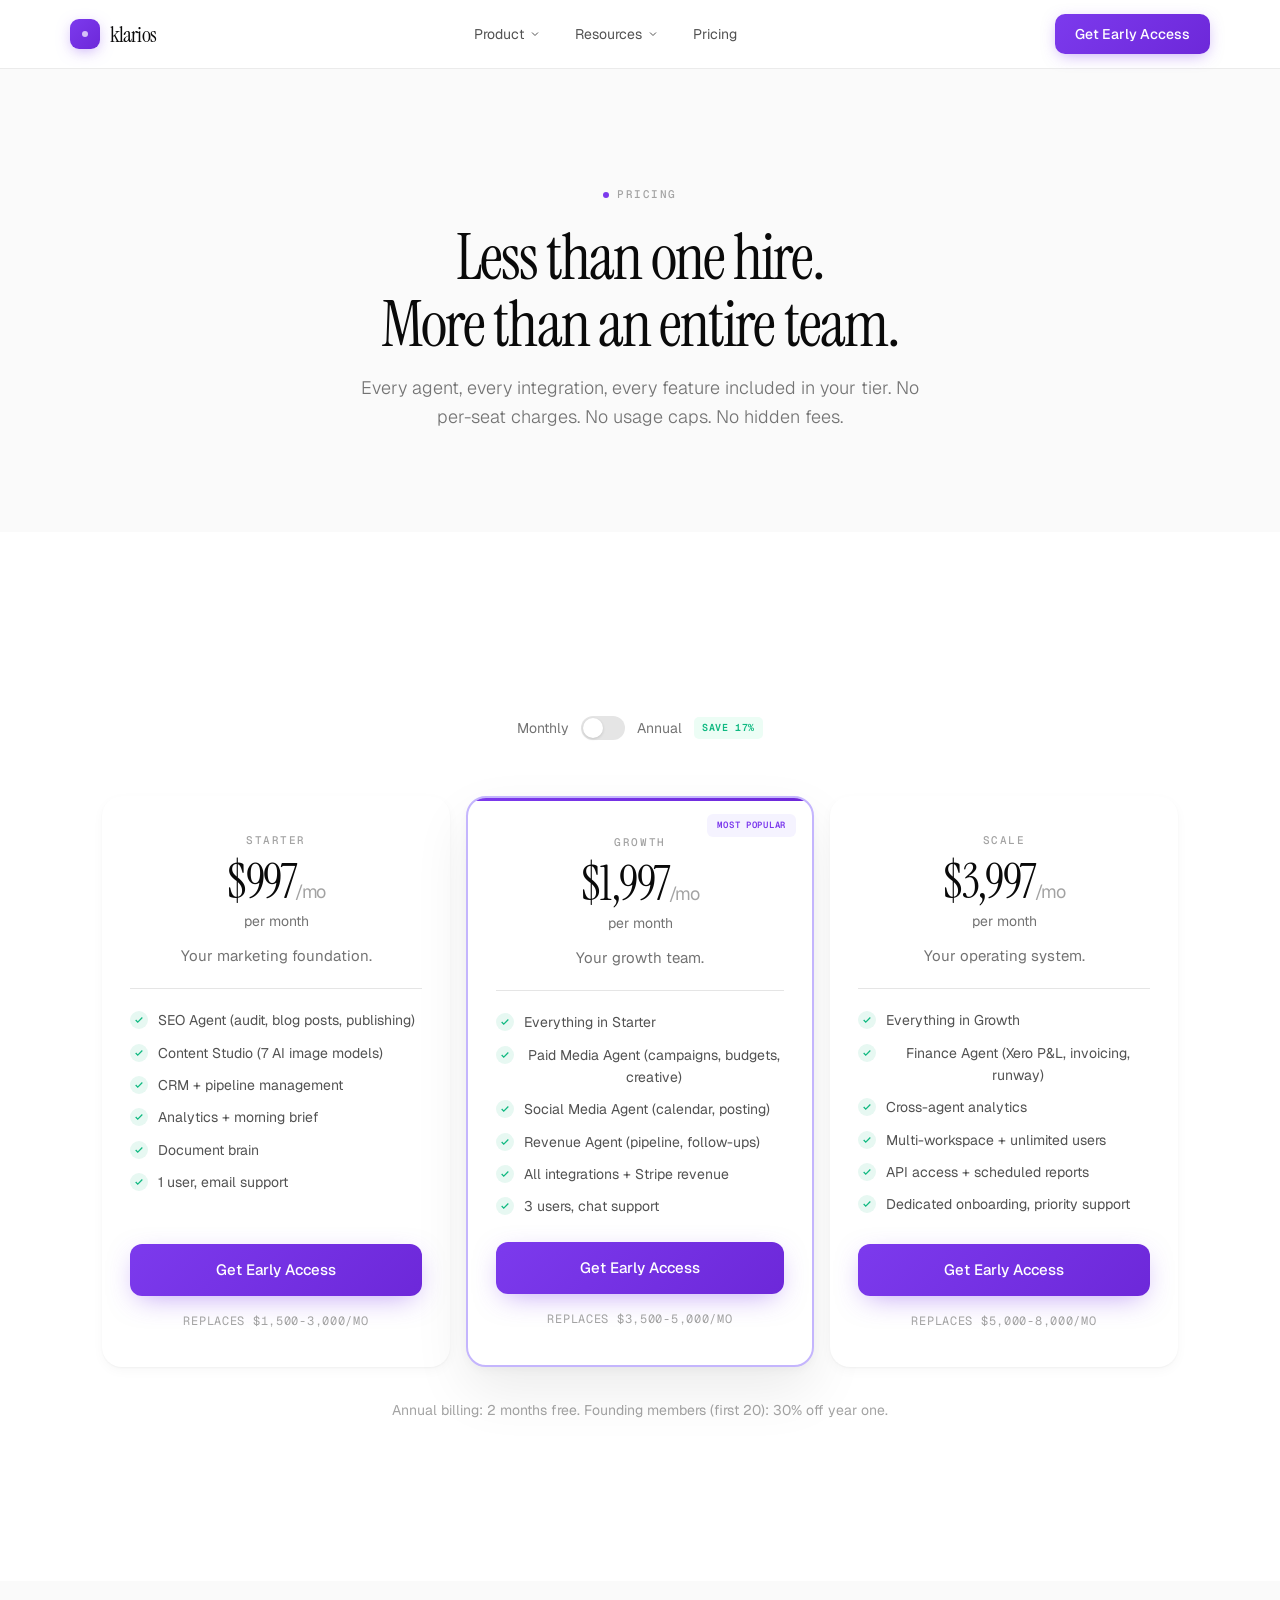
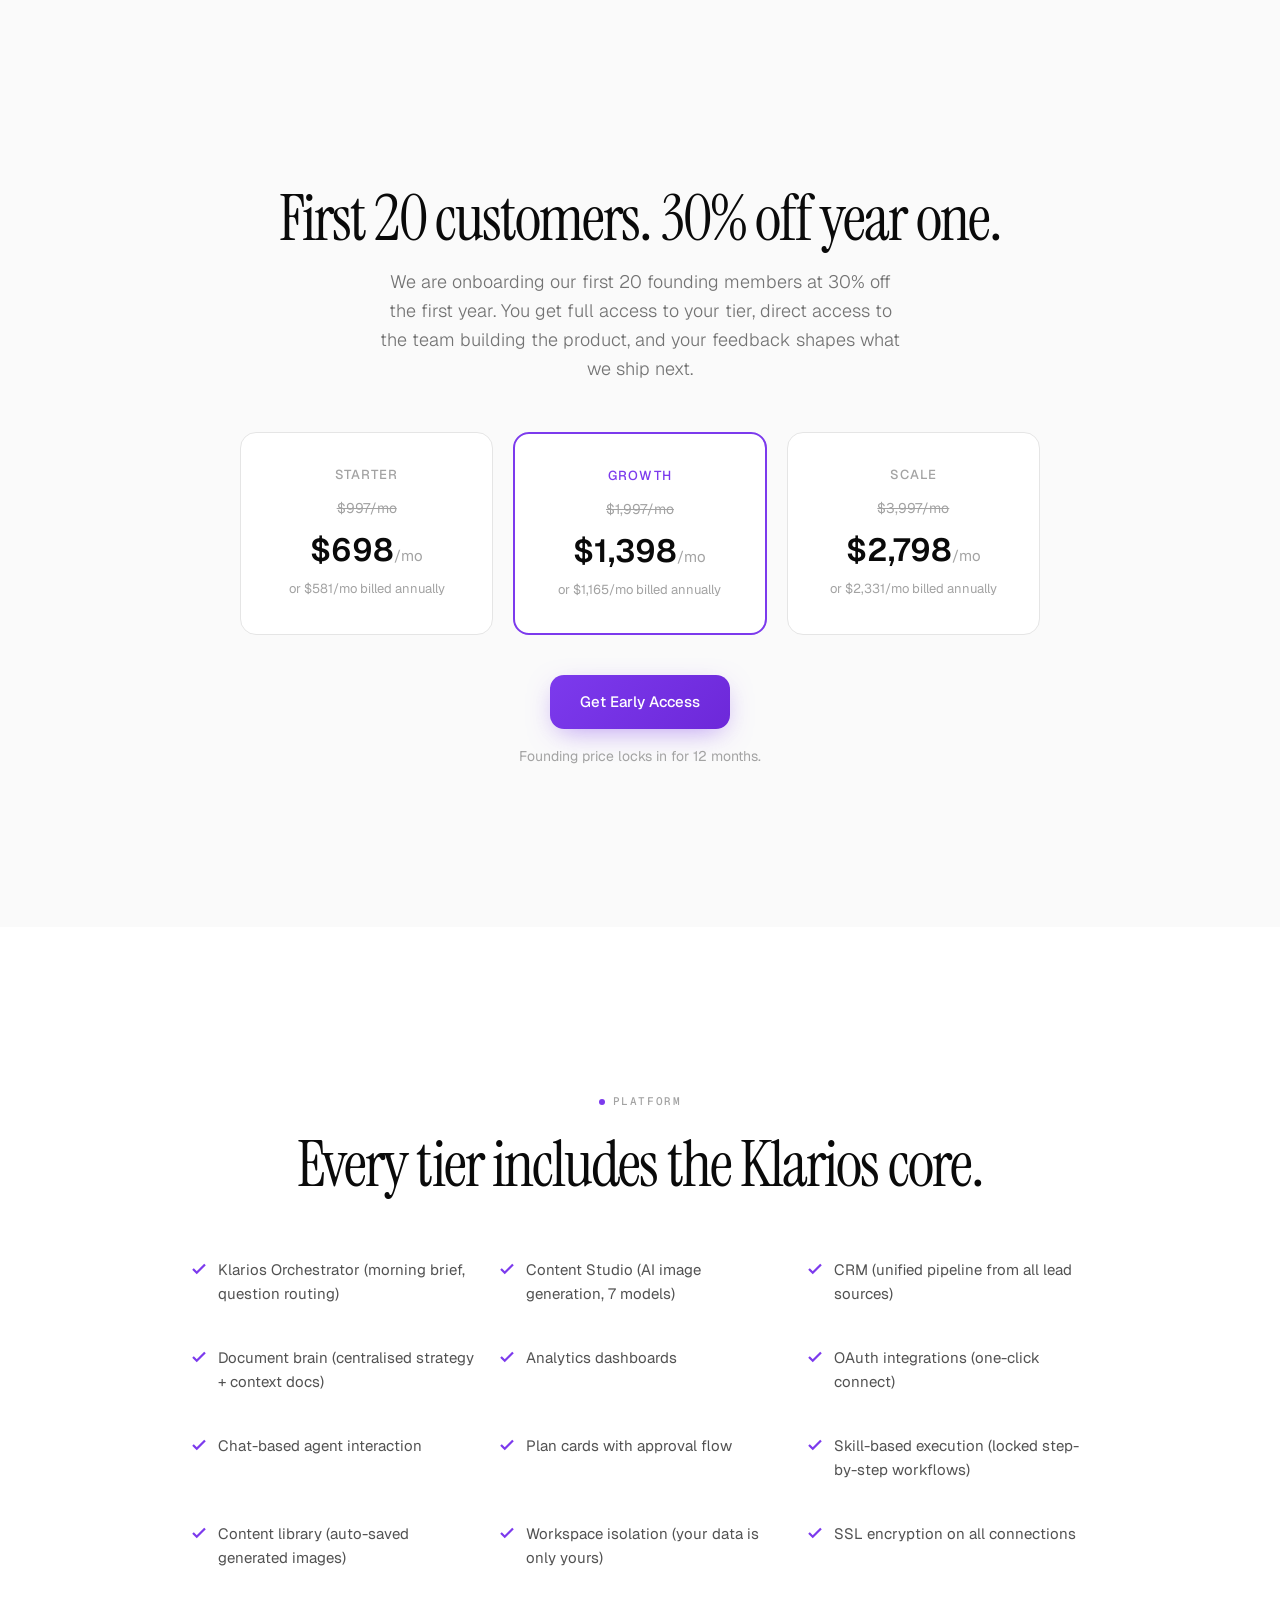
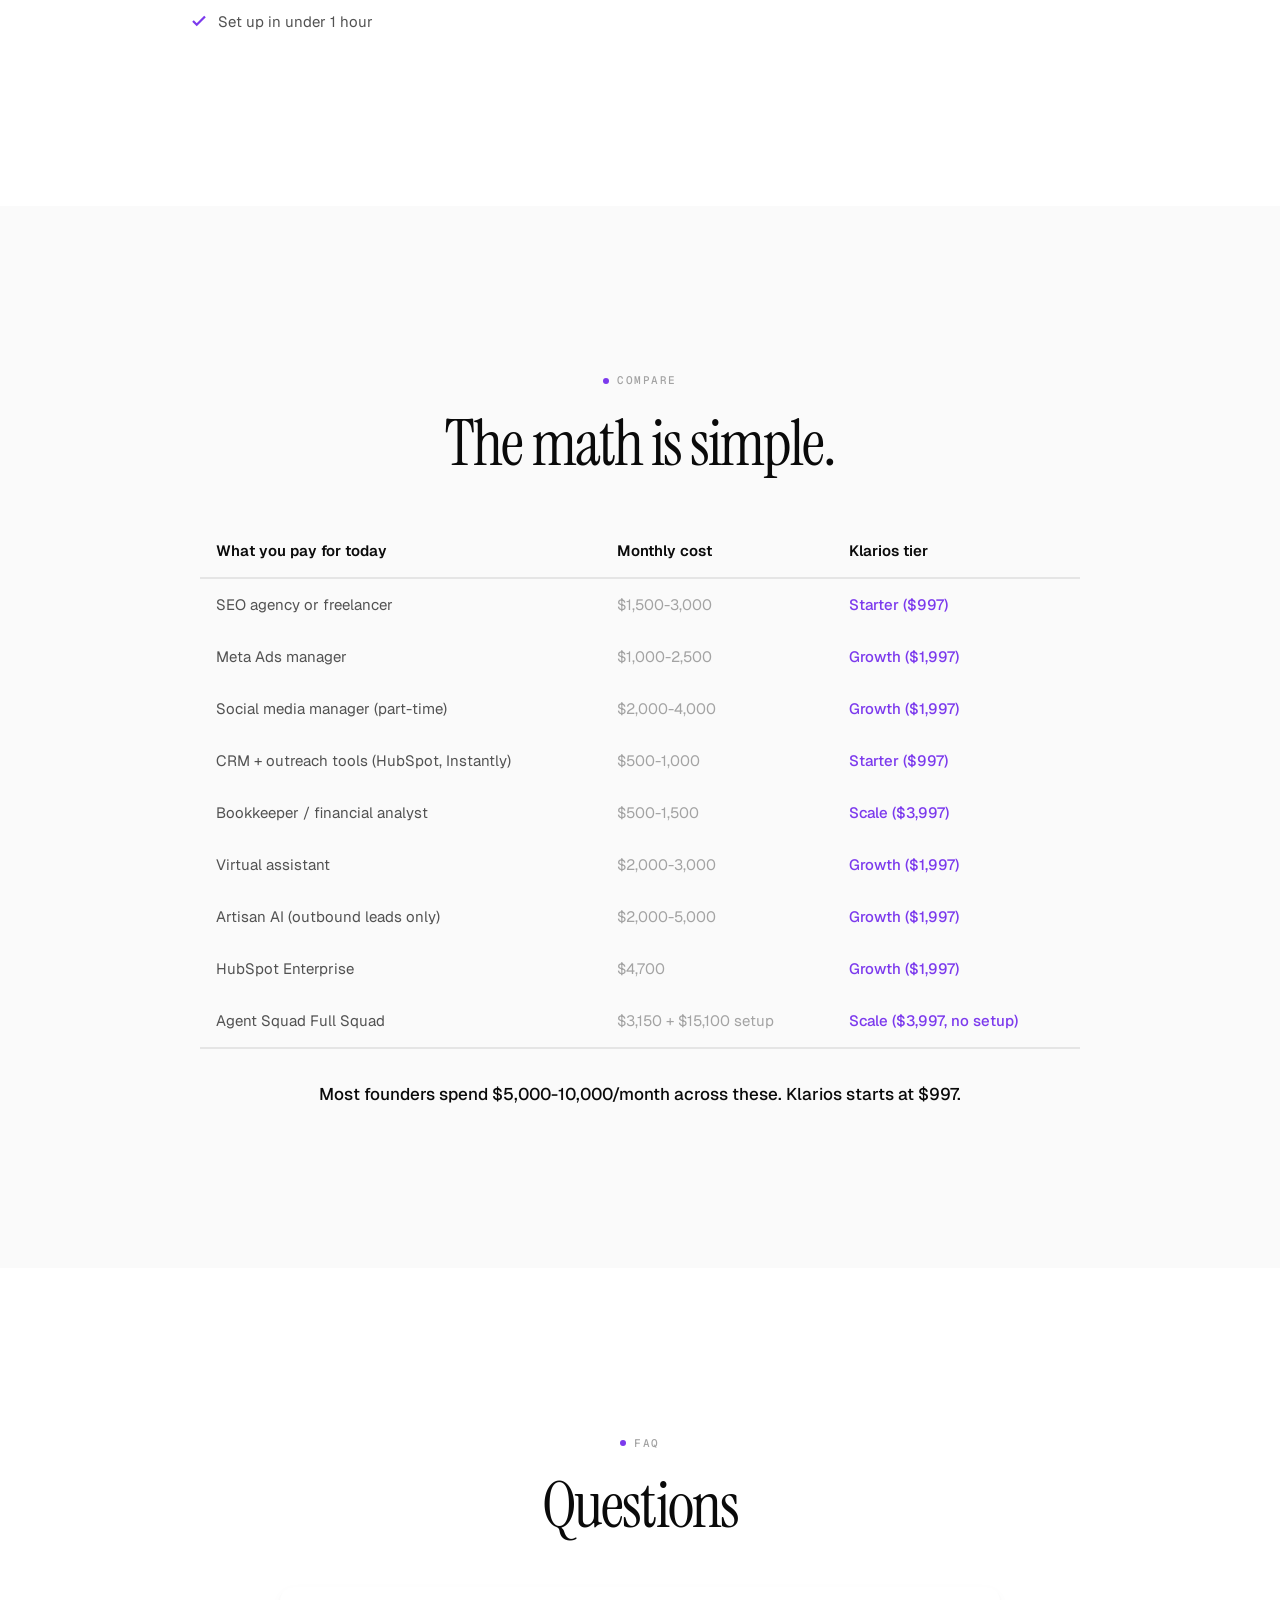
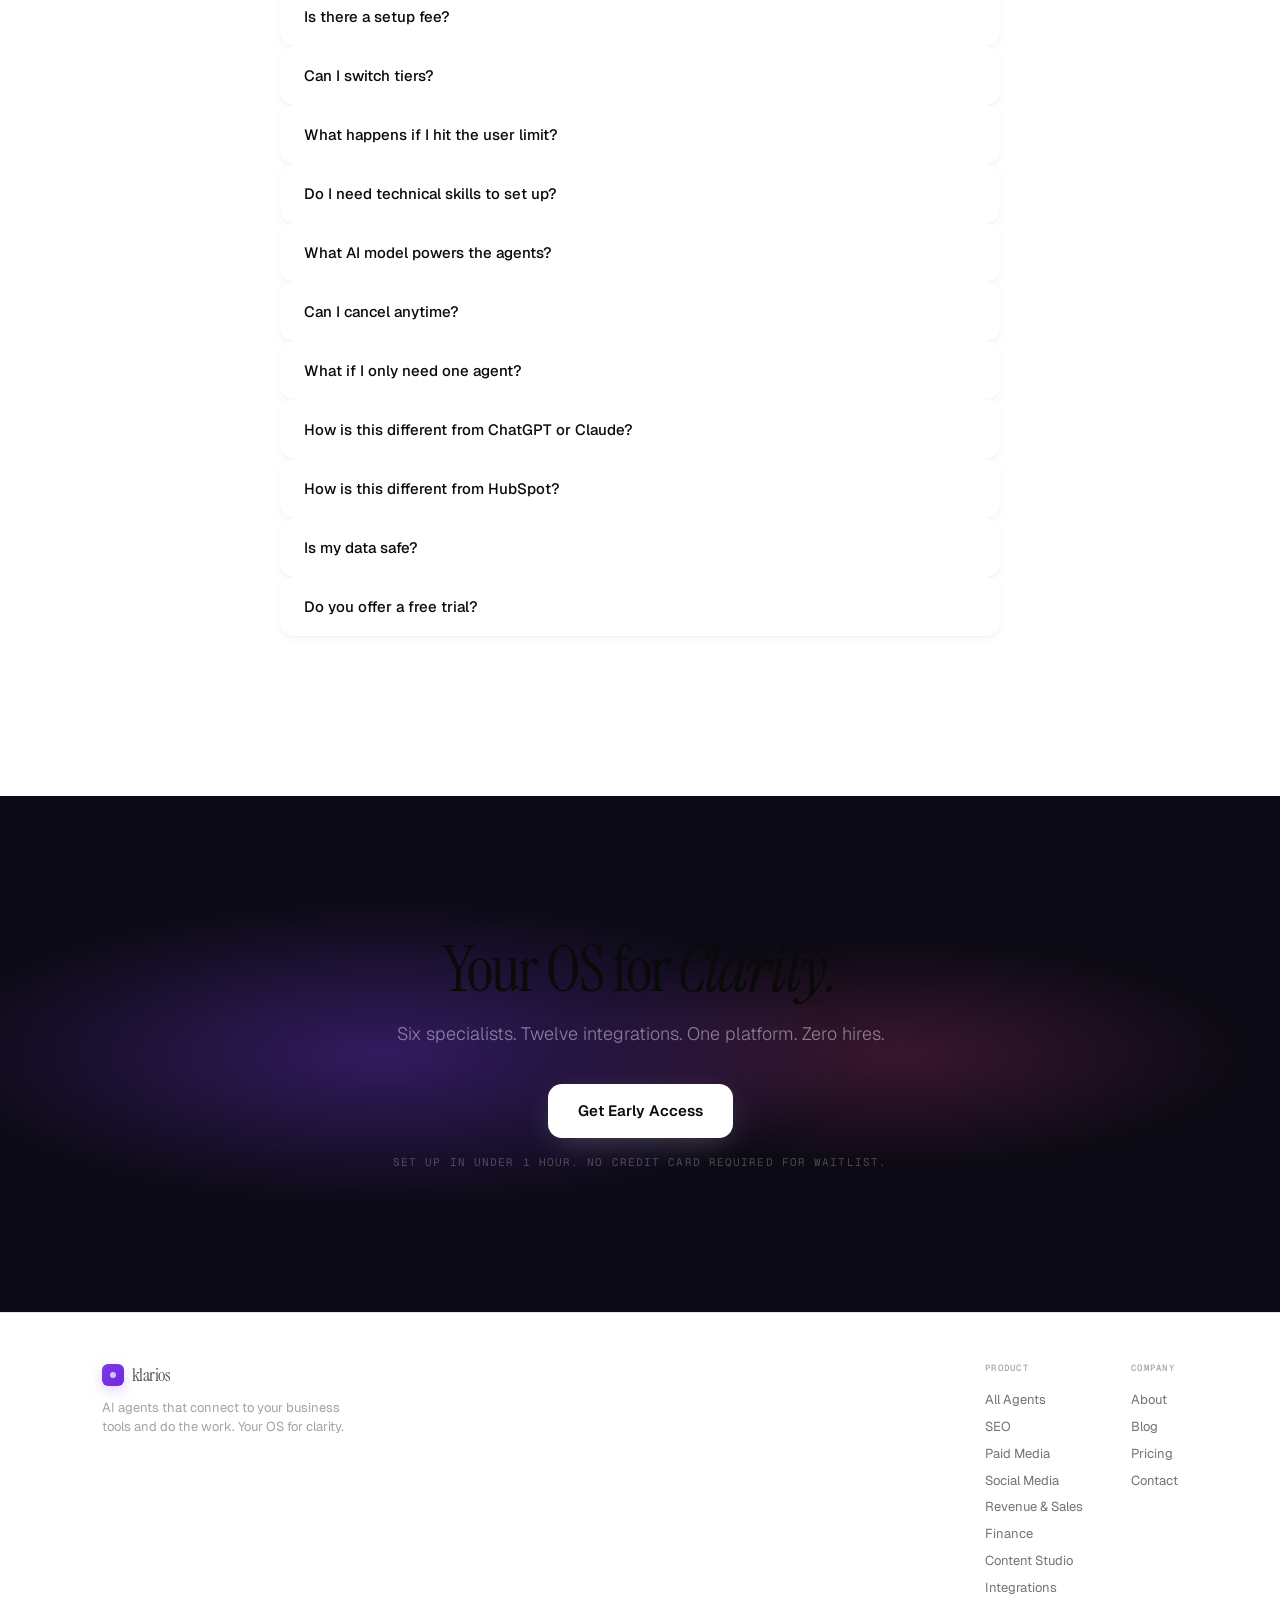
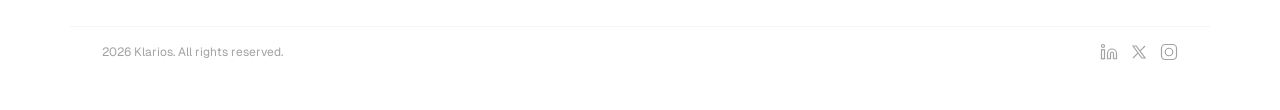
==== pricing.html @ 38ccf0eb "Rebuild entire website: brand system v2, 3-tier pricing, 12 pages Complete site rebuild using Klario" ====
<!DOCTYPE html>
<html lang="en">
<head>
<meta charset="utf-8">
<meta name="viewport" content="width=device-width, initial-scale=1.0">
<title>Klarios — Pricing</title>
<meta name="description" content="Less than one hire. More than an entire team. AI agents for SEO, ads, sales, and finance from $997/mo. No per-seat charges. No hidden fees.">
<meta property="og:title" content="Klarios — Pricing">
<meta property="og:description" content="Six AI specialists. One platform. From $997/mo.">
<meta property="og:type" content="website">
<meta property="og:url" content="https://klarios.io/pricing">
<link rel="preconnect" href="https://fonts.googleapis.com">
<link rel="preconnect" href="https://fonts.gstatic.com" crossorigin>
<link href="https://fonts.googleapis.com/css2?family=Instrument+Serif:ital@0;1&family=Geist:wght@300;400;500;600&family=Geist+Mono:wght@400;500&display=swap" rel="stylesheet">
<link rel="stylesheet" href="/styles.css">
<style>.nav-wrap { background:rgba(255,255,255,.88); backdrop-filter:saturate(180%) blur(20px); -webkit-backdrop-filter:saturate(180%) blur(20px); box-shadow:0 1px 0 rgba(0,0,0,.06); } .nav-wrap .nav-word { color:var(--ink) !important; } .nav-wrap .nav-link { color:var(--grey-600) !important; } .nav-wrap .nav-link:hover { background:var(--grey-100) !important; color:var(--ink) !important; }</style>
</head>
<body>

<!-- ====== NAV ====== -->
<header class="nav-wrap scrolled" id="navWrap">
<nav class="nav">
  <a href="/" class="nav-brand">
    <div class="nav-mark"></div>
    <span class="nav-word">klarios</span>
  </a>
  <div class="nav-center">
    <div class="nav-dropdown">
      <span class="nav-link">Product <svg viewBox="0 0 24 24" fill="none" stroke="currentColor" stroke-width="2"><path d="m6 9 6 6 6-6"/></svg></span>
      <div class="nav-mega wide">
        <div class="mega-cols">
          <div>
            <div class="mega-group-title">Agents</div>
            <a href="/product/agents" class="mega-item"><div class="mega-icon"><svg viewBox="0 0 24 24" fill="none" stroke="currentColor" stroke-width="1.6"><circle cx="12" cy="12" r="3"/><path d="M12 1v2M12 21v2M4.22 4.22l1.42 1.42M18.36 18.36l1.42 1.42M1 12h2M21 12h2M4.22 19.78l1.42-1.42M18.36 5.64l1.42-1.42"/></svg></div><div class="mega-text"><div class="mt-name">All Agents</div><div class="mt-desc">Overview of how your AI team works.</div></div></a>
            <a href="/product/seo" class="mega-item"><div class="mega-icon"><svg viewBox="0 0 24 24" fill="none" stroke="currentColor" stroke-width="1.6"><circle cx="11" cy="11" r="7"/><path d="m20 20-3.5-3.5"/></svg></div><div class="mega-text"><div class="mt-name">SEO</div><div class="mt-desc">Audit, write, publish. Directly to your site.</div></div></a>
            <a href="/product/paid-media" class="mega-item"><div class="mega-icon"><svg viewBox="0 0 24 24" fill="none" stroke="currentColor" stroke-width="1.6"><rect x="2" y="5" width="20" height="14" rx="2"/><path d="M2 10h20"/></svg></div><div class="mega-text"><div class="mt-name">Paid Media</div><div class="mt-desc">Create Meta campaigns from chat.</div></div></a>
            <a href="/product/social-media" class="mega-item"><div class="mega-icon"><svg viewBox="0 0 24 24" fill="none" stroke="currentColor" stroke-width="1.6"><path d="M21 11.5a8.38 8.38 0 0 1-.9 3.8 8.5 8.5 0 0 1-7.6 4.7 8.38 8.38 0 0 1-3.8-.9L3 21l1.9-5.7a8.38 8.38 0 0 1-.9-3.8 8.5 8.5 0 0 1 4.7-7.6 8.38 8.38 0 0 1 3.8-.9h.5a8.48 8.48 0 0 1 8 8v.5z"/></svg></div><div class="mega-text"><div class="mt-name">Social Media</div><div class="mt-desc">Calendar, captions, images, posting.</div></div></a>
          </div>
          <div>
            <div class="mega-group-title">Operations</div>
            <a href="/product/revenue-sales" class="mega-item"><div class="mega-icon"><svg viewBox="0 0 24 24" fill="none" stroke="currentColor" stroke-width="1.6"><path d="M16 21v-2a4 4 0 0 0-4-4H6a4 4 0 0 0-4 4v2"/><circle cx="9" cy="7" r="4"/><path d="M22 21v-2a4 4 0 0 0-3-3.87"/><path d="M16 3.13a4 4 0 0 1 0 7.75"/></svg></div><div class="mega-text"><div class="mt-name">Revenue & Sales</div><div class="mt-desc">CRM, pipeline, follow-ups, recovery.</div></div></a>
            <a href="/product/finance" class="mega-item"><div class="mega-icon"><svg viewBox="0 0 24 24" fill="none" stroke="currentColor" stroke-width="1.6"><path d="M12 2v20M17 5H9.5a3.5 3.5 0 0 0 0 7h5a3.5 3.5 0 0 1 0 7H6"/></svg></div><div class="mega-text"><div class="mt-name">Finance</div><div class="mt-desc">P&L, invoices, runway, expenses via Xero.</div></div></a>
            <a href="/product/content-studio" class="mega-item"><div class="mega-icon"><svg viewBox="0 0 24 24" fill="none" stroke="currentColor" stroke-width="1.6"><path d="M12 20h9"/><path d="M16.5 3.5a2.12 2.12 0 0 1 3 3L7 19l-4 1 1-4L16.5 3.5z"/></svg></div><div class="mega-text"><div class="mt-name">Content Studio</div><div class="mt-desc">AI image generation, 7 models, all formats.</div></div></a>
            <a href="/product/integrations" class="mega-item"><div class="mega-icon"><svg viewBox="0 0 24 24" fill="none" stroke="currentColor" stroke-width="1.6"><path d="M10 13a4 4 0 0 0 5.66 0l3-3a4 4 0 1 0-5.66-5.66l-1 1"/><path d="M14 11a4 4 0 0 0-5.66 0l-3 3a4 4 0 1 0 5.66 5.66l1-1"/></svg></div><div class="mega-text"><div class="mt-name">Integrations</div><div class="mt-desc">12 tools. One click each. OAuth.</div></div></a>
          </div>
        </div>
      </div>
    </div>
    <div class="nav-dropdown">
      <span class="nav-link">Resources <svg viewBox="0 0 24 24" fill="none" stroke="currentColor" stroke-width="2"><path d="m6 9 6 6 6-6"/></svg></span>
      <div class="nav-mega narrow">
        <a href="/resources/blog" class="mega-item"><div class="mega-icon"><svg viewBox="0 0 24 24" fill="none" stroke="currentColor" stroke-width="1.6"><path d="M14.5 2H6a2 2 0 0 0-2 2v16a2 2 0 0 0 2 2h12a2 2 0 0 0 2-2V7.5L14.5 2z"/><path d="M14 2v6h6"/></svg></div><div class="mega-text"><div class="mt-name">Blog</div><div class="mt-desc">Insights and product updates.</div></div></a>
        <a href="/resources/about" class="mega-item"><div class="mega-icon"><svg viewBox="0 0 24 24" fill="none" stroke="currentColor" stroke-width="1.6"><circle cx="12" cy="8" r="4"/><path d="M4 21c0-4 4-6 8-6s8 2 8 6"/></svg></div><div class="mega-text"><div class="mt-name">About</div><div class="mt-desc">The founder and the mission.</div></div></a>
      </div>
    </div>
    <a href="/pricing" class="nav-link">Pricing</a>
  </div>
  <div class="nav-right">
    <a href="#early-access" class="nav-cta">Get Early Access</a>
    <button class="nav-hamburger" id="navHamburger" aria-label="Menu" aria-expanded="false">
      <svg viewBox="0 0 24 24" fill="none" stroke="currentColor" stroke-width="2"><path d="M4 6h16M4 12h16M4 18h16"/></svg>
    </button>
  </div>
</nav>
</header>

<!-- ====== S1: HERO ====== -->
<section class="product-hero">
<div class="container text-center">
  <p class="eyebrow" data-r><span class="dot"></span>Pricing</p>
  <div class="section-title" data-r data-d="1">Less than one hire.<br>More than an entire team.</div>
  <p class="section-sub center" data-r data-d="2">Every agent, every integration, every feature included in your tier. No per-seat charges. No usage caps. No hidden fees.</p>
</div>
</section>

<!-- ====== S2: BILLING TOGGLE + TIER CARDS ====== -->
<section>
<div class="container text-center">
  <div class="billing-toggle" data-r><span>Monthly</span><div class="toggle-track" id="billingToggle"></div><span>Annual</span><span class="save-badge">Save 17%</span></div>
  <div class="pricing-grid">
    <div class="price-card" data-r data-d="1">
      <div class="price-tier">Starter</div>
      <div class="price-amount" data-monthly="$997" data-annual="$831">$997<span>/mo</span></div>
      <div class="price-period" data-period-text>per month</div>
      <div class="price-tagline">Your marketing foundation.</div>
      <div class="price-features">
        <div class="price-feat"><span class="pf-check"><svg viewBox="0 0 24 24" fill="none" stroke="currentColor" stroke-width="3"><path d="M20 6L9 17l-5-5"/></svg></span>SEO Agent (audit, blog posts, publishing)</div>
        <div class="price-feat"><span class="pf-check"><svg viewBox="0 0 24 24" fill="none" stroke="currentColor" stroke-width="3"><path d="M20 6L9 17l-5-5"/></svg></span>Content Studio (7 AI image models)</div>
        <div class="price-feat"><span class="pf-check"><svg viewBox="0 0 24 24" fill="none" stroke="currentColor" stroke-width="3"><path d="M20 6L9 17l-5-5"/></svg></span>CRM + pipeline management</div>
        <div class="price-feat"><span class="pf-check"><svg viewBox="0 0 24 24" fill="none" stroke="currentColor" stroke-width="3"><path d="M20 6L9 17l-5-5"/></svg></span>Analytics + morning brief</div>
        <div class="price-feat"><span class="pf-check"><svg viewBox="0 0 24 24" fill="none" stroke="currentColor" stroke-width="3"><path d="M20 6L9 17l-5-5"/></svg></span>Document brain</div>
        <div class="price-feat"><span class="pf-check"><svg viewBox="0 0 24 24" fill="none" stroke="currentColor" stroke-width="3"><path d="M20 6L9 17l-5-5"/></svg></span>1 user, email support</div>
      </div>
      <a href="#early-access" class="price-cta">Get Early Access</a>
      <div class="price-replaces">Replaces $1,500-3,000/mo</div>
    </div>
    <div class="price-card featured" data-r data-d="2">
      <div class="price-badge">Most Popular</div>
      <div class="price-tier">Growth</div>
      <div class="price-amount" data-monthly="$1,997" data-annual="$1,664">$1,997<span>/mo</span></div>
      <div class="price-period" data-period-text>per month</div>
      <div class="price-tagline">Your growth team.</div>
      <div class="price-features">
        <div class="price-feat"><span class="pf-check"><svg viewBox="0 0 24 24" fill="none" stroke="currentColor" stroke-width="3"><path d="M20 6L9 17l-5-5"/></svg></span>Everything in Starter</div>
        <div class="price-feat"><span class="pf-check"><svg viewBox="0 0 24 24" fill="none" stroke="currentColor" stroke-width="3"><path d="M20 6L9 17l-5-5"/></svg></span>Paid Media Agent (campaigns, budgets, creative)</div>
        <div class="price-feat"><span class="pf-check"><svg viewBox="0 0 24 24" fill="none" stroke="currentColor" stroke-width="3"><path d="M20 6L9 17l-5-5"/></svg></span>Social Media Agent (calendar, posting)</div>
        <div class="price-feat"><span class="pf-check"><svg viewBox="0 0 24 24" fill="none" stroke="currentColor" stroke-width="3"><path d="M20 6L9 17l-5-5"/></svg></span>Revenue Agent (pipeline, follow-ups)</div>
        <div class="price-feat"><span class="pf-check"><svg viewBox="0 0 24 24" fill="none" stroke="currentColor" stroke-width="3"><path d="M20 6L9 17l-5-5"/></svg></span>All integrations + Stripe revenue</div>
        <div class="price-feat"><span class="pf-check"><svg viewBox="0 0 24 24" fill="none" stroke="currentColor" stroke-width="3"><path d="M20 6L9 17l-5-5"/></svg></span>3 users, chat support</div>
      </div>
      <a href="#early-access" class="price-cta">Get Early Access</a>
      <div class="price-replaces">Replaces $3,500-5,000/mo</div>
    </div>
    <div class="price-card" data-r data-d="3">
      <div class="price-tier">Scale</div>
      <div class="price-amount" data-monthly="$3,997" data-annual="$3,331">$3,997<span>/mo</span></div>
      <div class="price-period" data-period-text>per month</div>
      <div class="price-tagline">Your operating system.</div>
      <div class="price-features">
        <div class="price-feat"><span class="pf-check"><svg viewBox="0 0 24 24" fill="none" stroke="currentColor" stroke-width="3"><path d="M20 6L9 17l-5-5"/></svg></span>Everything in Growth</div>
        <div class="price-feat"><span class="pf-check"><svg viewBox="0 0 24 24" fill="none" stroke="currentColor" stroke-width="3"><path d="M20 6L9 17l-5-5"/></svg></span>Finance Agent (Xero P&L, invoicing, runway)</div>
        <div class="price-feat"><span class="pf-check"><svg viewBox="0 0 24 24" fill="none" stroke="currentColor" stroke-width="3"><path d="M20 6L9 17l-5-5"/></svg></span>Cross-agent analytics</div>
        <div class="price-feat"><span class="pf-check"><svg viewBox="0 0 24 24" fill="none" stroke="currentColor" stroke-width="3"><path d="M20 6L9 17l-5-5"/></svg></span>Multi-workspace + unlimited users</div>
        <div class="price-feat"><span class="pf-check"><svg viewBox="0 0 24 24" fill="none" stroke="currentColor" stroke-width="3"><path d="M20 6L9 17l-5-5"/></svg></span>API access + scheduled reports</div>
        <div class="price-feat"><span class="pf-check"><svg viewBox="0 0 24 24" fill="none" stroke="currentColor" stroke-width="3"><path d="M20 6L9 17l-5-5"/></svg></span>Dedicated onboarding, priority support</div>
      </div>
      <a href="#early-access" class="price-cta">Get Early Access</a>
      <div class="price-replaces">Replaces $5,000-8,000/mo</div>
    </div>
  </div>
  <p style="margin-top:32px;font-size:14px;color:var(--grey-400)" data-r>Annual billing: 2 months free. Founding members (first 20): 30% off year one.</p>
</div>
</section>

<!-- ====== S3: FOUNDING MEMBER ====== -->
<section style="background:var(--grey-50)">
<div class="container text-center">
  <p class="eyebrow" data-r><span class="dot"></span>Founding members</p>
  <div class="section-title" data-r data-d="1">First 20 customers. 30% off year one.</div>
  <p class="section-sub center" data-r data-d="2">We are onboarding our first 20 founding members at 30% off the first year. You get full access to your tier, direct access to the team building the product, and your feedback shapes what we ship next.</p>
  <div style="display:grid;grid-template-columns:repeat(3,1fr);gap:20px;max-width:800px;margin:48px auto 0;text-align:center" data-r data-d="3">
    <div style="background:#fff;border:1px solid var(--grey-200);border-radius:16px;padding:32px 24px">
      <div style="font-size:13px;font-weight:500;color:var(--grey-400);text-transform:uppercase;letter-spacing:.08em;margin-bottom:12px">Starter</div>
      <div style="font-size:14px;color:var(--grey-400);text-decoration:line-through">$997/mo</div>
      <div style="font-size:32px;font-weight:600;color:var(--ink);margin:4px 0">$698<span style="font-size:15px;font-weight:400;color:var(--grey-400)">/mo</span></div>
      <div style="font-size:13px;color:var(--grey-400)">or $581/mo billed annually</div>
    </div>
    <div style="background:#fff;border:2px solid var(--violet);border-radius:16px;padding:32px 24px">
      <div style="font-size:13px;font-weight:500;color:var(--violet);text-transform:uppercase;letter-spacing:.08em;margin-bottom:12px">Growth</div>
      <div style="font-size:14px;color:var(--grey-400);text-decoration:line-through">$1,997/mo</div>
      <div style="font-size:32px;font-weight:600;color:var(--ink);margin:4px 0">$1,398<span style="font-size:15px;font-weight:400;color:var(--grey-400)">/mo</span></div>
      <div style="font-size:13px;color:var(--grey-400)">or $1,165/mo billed annually</div>
    </div>
    <div style="background:#fff;border:1px solid var(--grey-200);border-radius:16px;padding:32px 24px">
      <div style="font-size:13px;font-weight:500;color:var(--grey-400);text-transform:uppercase;letter-spacing:.08em;margin-bottom:12px">Scale</div>
      <div style="font-size:14px;color:var(--grey-400);text-decoration:line-through">$3,997/mo</div>
      <div style="font-size:32px;font-weight:600;color:var(--ink);margin:4px 0">$2,798<span style="font-size:15px;font-weight:400;color:var(--grey-400)">/mo</span></div>
      <div style="font-size:13px;color:var(--grey-400)">or $2,331/mo billed annually</div>
    </div>
  </div>
  <a href="#early-access" class="btn-primary" style="margin-top:40px" data-r data-d="4">Get Early Access</a>
  <p style="margin-top:16px;font-size:14px;color:var(--grey-400)" data-r data-d="5">Founding price locks in for 12 months.</p>
</div>
</section>

<!-- ====== S4: WHAT'S INCLUDED IN EVERY TIER ====== -->
<section>
<div class="container text-center">
  <p class="eyebrow" data-r><span class="dot"></span>Platform</p>
  <div class="section-title" data-r data-d="1">Every tier includes the Klarios core.</div>
  <div style="display:grid;grid-template-columns:repeat(3,1fr);gap:16px 24px;max-width:900px;margin:48px auto 0;text-align:left" data-r data-d="2">
    <div style="display:flex;align-items:flex-start;gap:10px;padding:12px 0"><span style="color:var(--violet);flex:none;margin-top:2px"><svg width="18" height="18" viewBox="0 0 24 24" fill="none" stroke="currentColor" stroke-width="3"><path d="M20 6L9 17l-5-5"/></svg></span><span style="font-size:15px;color:var(--grey-600)">Klarios Orchestrator (morning brief, question routing)</span></div>
    <div style="display:flex;align-items:flex-start;gap:10px;padding:12px 0"><span style="color:var(--violet);flex:none;margin-top:2px"><svg width="18" height="18" viewBox="0 0 24 24" fill="none" stroke="currentColor" stroke-width="3"><path d="M20 6L9 17l-5-5"/></svg></span><span style="font-size:15px;color:var(--grey-600)">Content Studio (AI image generation, 7 models)</span></div>
    <div style="display:flex;align-items:flex-start;gap:10px;padding:12px 0"><span style="color:var(--violet);flex:none;margin-top:2px"><svg width="18" height="18" viewBox="0 0 24 24" fill="none" stroke="currentColor" stroke-width="3"><path d="M20 6L9 17l-5-5"/></svg></span><span style="font-size:15px;color:var(--grey-600)">CRM (unified pipeline from all lead sources)</span></div>
    <div style="display:flex;align-items:flex-start;gap:10px;padding:12px 0"><span style="color:var(--violet);flex:none;margin-top:2px"><svg width="18" height="18" viewBox="0 0 24 24" fill="none" stroke="currentColor" stroke-width="3"><path d="M20 6L9 17l-5-5"/></svg></span><span style="font-size:15px;color:var(--grey-600)">Document brain (centralised strategy + context docs)</span></div>
    <div style="display:flex;align-items:flex-start;gap:10px;padding:12px 0"><span style="color:var(--violet);flex:none;margin-top:2px"><svg width="18" height="18" viewBox="0 0 24 24" fill="none" stroke="currentColor" stroke-width="3"><path d="M20 6L9 17l-5-5"/></svg></span><span style="font-size:15px;color:var(--grey-600)">Analytics dashboards</span></div>
    <div style="display:flex;align-items:flex-start;gap:10px;padding:12px 0"><span style="color:var(--violet);flex:none;margin-top:2px"><svg width="18" height="18" viewBox="0 0 24 24" fill="none" stroke="currentColor" stroke-width="3"><path d="M20 6L9 17l-5-5"/></svg></span><span style="font-size:15px;color:var(--grey-600)">OAuth integrations (one-click connect)</span></div>
    <div style="display:flex;align-items:flex-start;gap:10px;padding:12px 0"><span style="color:var(--violet);flex:none;margin-top:2px"><svg width="18" height="18" viewBox="0 0 24 24" fill="none" stroke="currentColor" stroke-width="3"><path d="M20 6L9 17l-5-5"/></svg></span><span style="font-size:15px;color:var(--grey-600)">Chat-based agent interaction</span></div>
    <div style="display:flex;align-items:flex-start;gap:10px;padding:12px 0"><span style="color:var(--violet);flex:none;margin-top:2px"><svg width="18" height="18" viewBox="0 0 24 24" fill="none" stroke="currentColor" stroke-width="3"><path d="M20 6L9 17l-5-5"/></svg></span><span style="font-size:15px;color:var(--grey-600)">Plan cards with approval flow</span></div>
    <div style="display:flex;align-items:flex-start;gap:10px;padding:12px 0"><span style="color:var(--violet);flex:none;margin-top:2px"><svg width="18" height="18" viewBox="0 0 24 24" fill="none" stroke="currentColor" stroke-width="3"><path d="M20 6L9 17l-5-5"/></svg></span><span style="font-size:15px;color:var(--grey-600)">Skill-based execution (locked step-by-step workflows)</span></div>
    <div style="display:flex;align-items:flex-start;gap:10px;padding:12px 0"><span style="color:var(--violet);flex:none;margin-top:2px"><svg width="18" height="18" viewBox="0 0 24 24" fill="none" stroke="currentColor" stroke-width="3"><path d="M20 6L9 17l-5-5"/></svg></span><span style="font-size:15px;color:var(--grey-600)">Content library (auto-saved generated images)</span></div>
    <div style="display:flex;align-items:flex-start;gap:10px;padding:12px 0"><span style="color:var(--violet);flex:none;margin-top:2px"><svg width="18" height="18" viewBox="0 0 24 24" fill="none" stroke="currentColor" stroke-width="3"><path d="M20 6L9 17l-5-5"/></svg></span><span style="font-size:15px;color:var(--grey-600)">Workspace isolation (your data is only yours)</span></div>
    <div style="display:flex;align-items:flex-start;gap:10px;padding:12px 0"><span style="color:var(--violet);flex:none;margin-top:2px"><svg width="18" height="18" viewBox="0 0 24 24" fill="none" stroke="currentColor" stroke-width="3"><path d="M20 6L9 17l-5-5"/></svg></span><span style="font-size:15px;color:var(--grey-600)">SSL encryption on all connections</span></div>
    <div style="display:flex;align-items:flex-start;gap:10px;padding:12px 0"><span style="color:var(--violet);flex:none;margin-top:2px"><svg width="18" height="18" viewBox="0 0 24 24" fill="none" stroke="currentColor" stroke-width="3"><path d="M20 6L9 17l-5-5"/></svg></span><span style="font-size:15px;color:var(--grey-600)">Set up in under 1 hour</span></div>
  </div>
</div>
</section>

<!-- ====== S5: COMPARISON TABLE ====== -->
<section style="background:var(--grey-50)">
<div class="container text-center">
  <p class="eyebrow" data-r><span class="dot"></span>Compare</p>
  <div class="section-title" data-r data-d="1">The math is simple.</div>
  <div style="max-width:880px;margin:48px auto 0;text-align:left" data-r data-d="2">
    <table style="width:100%;border-collapse:collapse;font-size:15px">
      <thead>
        <tr style="border-bottom:2px solid var(--grey-200)">
          <th style="padding:14px 16px;text-align:left;font-weight:600;color:var(--ink)">What you pay for today</th>
          <th style="padding:14px 16px;text-align:left;font-weight:600;color:var(--ink)">Monthly cost</th>
          <th style="padding:14px 16px;text-align:left;font-weight:600;color:var(--ink)">Klarios tier</th>
        </tr>
      </thead>
      <tbody>
        <tr style="border-bottom:1px solid var(--grey-150)">
          <td style="padding:14px 16px;color:var(--grey-600)">SEO agency or freelancer</td>
          <td style="padding:14px 16px;color:var(--grey-400)">$1,500-3,000</td>
          <td style="padding:14px 16px;color:var(--violet);font-weight:500">Starter ($997)</td>
        </tr>
        <tr style="border-bottom:1px solid var(--grey-150)">
          <td style="padding:14px 16px;color:var(--grey-600)">Meta Ads manager</td>
          <td style="padding:14px 16px;color:var(--grey-400)">$1,000-2,500</td>
          <td style="padding:14px 16px;color:var(--violet);font-weight:500">Growth ($1,997)</td>
        </tr>
        <tr style="border-bottom:1px solid var(--grey-150)">
          <td style="padding:14px 16px;color:var(--grey-600)">Social media manager (part-time)</td>
          <td style="padding:14px 16px;color:var(--grey-400)">$2,000-4,000</td>
          <td style="padding:14px 16px;color:var(--violet);font-weight:500">Growth ($1,997)</td>
        </tr>
        <tr style="border-bottom:1px solid var(--grey-150)">
          <td style="padding:14px 16px;color:var(--grey-600)">CRM + outreach tools (HubSpot, Instantly)</td>
          <td style="padding:14px 16px;color:var(--grey-400)">$500-1,000</td>
          <td style="padding:14px 16px;color:var(--violet);font-weight:500">Starter ($997)</td>
        </tr>
        <tr style="border-bottom:1px solid var(--grey-150)">
          <td style="padding:14px 16px;color:var(--grey-600)">Bookkeeper / financial analyst</td>
          <td style="padding:14px 16px;color:var(--grey-400)">$500-1,500</td>
          <td style="padding:14px 16px;color:var(--violet);font-weight:500">Scale ($3,997)</td>
        </tr>
        <tr style="border-bottom:1px solid var(--grey-150)">
          <td style="padding:14px 16px;color:var(--grey-600)">Virtual assistant</td>
          <td style="padding:14px 16px;color:var(--grey-400)">$2,000-3,000</td>
          <td style="padding:14px 16px;color:var(--violet);font-weight:500">Growth ($1,997)</td>
        </tr>
        <tr style="border-bottom:1px solid var(--grey-150)">
          <td style="padding:14px 16px;color:var(--grey-600)">Artisan AI (outbound leads only)</td>
          <td style="padding:14px 16px;color:var(--grey-400)">$2,000-5,000</td>
          <td style="padding:14px 16px;color:var(--violet);font-weight:500">Growth ($1,997)</td>
        </tr>
        <tr style="border-bottom:1px solid var(--grey-150)">
          <td style="padding:14px 16px;color:var(--grey-600)">HubSpot Enterprise</td>
          <td style="padding:14px 16px;color:var(--grey-400)">$4,700</td>
          <td style="padding:14px 16px;color:var(--violet);font-weight:500">Growth ($1,997)</td>
        </tr>
        <tr style="border-bottom:2px solid var(--grey-200)">
          <td style="padding:14px 16px;color:var(--grey-600)">Agent Squad Full Squad</td>
          <td style="padding:14px 16px;color:var(--grey-400)">$3,150 + $15,100 setup</td>
          <td style="padding:14px 16px;color:var(--violet);font-weight:500">Scale ($3,997, no setup)</td>
        </tr>
      </tbody>
    </table>
  </div>
  <p style="margin-top:32px;font-size:17px;color:var(--ink);font-weight:500" data-r data-d="3">Most founders spend $5,000-10,000/month across these. Klarios starts at $997.</p>
</div>
</section>

<!-- ====== S6: FAQ ====== -->
<section>
<div class="container">
  <div class="text-center">
    <p class="eyebrow" data-r><span class="dot"></span>FAQ</p>
    <div class="section-title" data-r data-d="1">Questions</div>
  </div>
  <div style="max-width:720px;margin:48px auto 0" data-r data-d="2">
    <div class="faq-item">
      <button class="faq-q">Is there a setup fee?</button>
      <div class="faq-a"><div class="faq-a-inner">No. Every tier includes self-serve onboarding. Connect your tools through OAuth, set your strategy in the document brain, and your agents start working. Scale tier includes a 1:1 onboarding session at no extra cost.</div></div>
    </div>
    <div class="faq-item">
      <button class="faq-q">Can I switch tiers?</button>
      <div class="faq-a"><div class="faq-a-inner">Yes. Upgrade or downgrade at any time. Changes take effect on your next billing cycle. When you upgrade, you get immediate access to the new agents and features.</div></div>
    </div>
    <div class="faq-item">
      <button class="faq-q">What happens if I hit the user limit?</button>
      <div class="faq-a"><div class="faq-a-inner">Starter includes 1 user, Growth includes 3, Scale includes unlimited. Additional users on Starter and Growth are $49/mo each.</div></div>
    </div>
    <div class="faq-item">
      <button class="faq-q">Do I need technical skills to set up?</button>
      <div class="faq-a"><div class="faq-a-inner">No. Every integration connects through OAuth -- click Connect, grant access, done. No API keys, no code, no developer docs. The agents handle everything after that.</div></div>
    </div>
    <div class="faq-item">
      <button class="faq-q">What AI model powers the agents?</button>
      <div class="faq-a"><div class="faq-a-inner">Claude Sonnet by Anthropic. Every agent conversation, morning brief, and plan proposal is powered by Claude. Content Studio uses multiple image models including Grok Imagine, Imagen 4, and Nano Banana 2.</div></div>
    </div>
    <div class="faq-item">
      <button class="faq-q">Can I cancel anytime?</button>
      <div class="faq-a"><div class="faq-a-inner">Monthly plans cancel anytime, effective at the end of the billing period. Annual plans are committed for 12 months with a prorated refund available in the first 30 days.</div></div>
    </div>
    <div class="faq-item">
      <button class="faq-q">What if I only need one agent?</button>
      <div class="faq-a"><div class="faq-a-inner">Starter tier gives you the SEO agent plus CRM and Content Studio. If you only need SEO, Starter is the right fit. We don't sell individual agents separately -- the value is in how they work together.</div></div>
    </div>
    <div class="faq-item">
      <button class="faq-q">How is this different from ChatGPT or Claude?</button>
      <div class="faq-a"><div class="faq-a-inner">ChatGPT and Claude are general-purpose AI assistants. Klarios agents are connected to your actual business tools -- your ad accounts, your website, your accounting software, your CRM. They don't just give advice. They create the campaign, publish the post, draft the email. They execute.</div></div>
    </div>
    <div class="faq-item">
      <button class="faq-q">How is this different from HubSpot?</button>
      <div class="faq-a"><div class="faq-a-inner">HubSpot is a dashboard that shows your data and lets you configure automations. Klarios agents read your data, form opinions based on your strategy, propose specific actions, and execute them on your approval. HubSpot shows you the problem. Klarios fixes it.</div></div>
    </div>
    <div class="faq-item">
      <button class="faq-q">Is my data safe?</button>
      <div class="faq-a"><div class="faq-a-inner">Yes. Every workspace is fully isolated -- no customer can see another customer's data. OAuth tokens are encrypted at rest. We never store your passwords. All connections are scoped to the minimum permissions needed.</div></div>
    </div>
    <div class="faq-item">
      <button class="faq-q">Do you offer a free trial?</button>
      <div class="faq-a"><div class="faq-a-inner">Not currently. We offer a founding member discount (30% off year one) for our first 20 customers. This ensures every customer is serious about using the product and gives us the bandwidth to support you properly.</div></div>
    </div>
  </div>
</div>
</section>

<!-- ====== S7: FINAL CTA ====== -->
<section class="cta-section" id="early-access">
<div class="container text-center">
  <div class="section-title" data-r>Your OS for <em style="font-family:var(--serif)">Clarity.</em></div>
  <p class="section-sub center" data-r data-d="1">Six specialists. Twelve integrations. One platform. Zero hires.</p>
  <a href="#" class="btn-white" data-r data-d="2">Get Early Access</a>
  <p class="cta-sub-text" data-r data-d="3">Set up in under 1 hour. No credit card required for waitlist.</p>
</div>
</section>

<!-- ====== FOOTER ====== -->
<footer>
<div class="footer-inner">
  <div><div class="footer-brand"><div class="nav-mark" style="width:22px;height:22px;border-radius:6px"></div><span class="footer-word">klarios</span></div><p class="footer-desc">AI agents that connect to your business tools and do the work. Your OS for clarity.</p></div>
  <div class="footer-col"><h4>Product</h4><a href="/product/agents">All Agents</a><a href="/product/seo">SEO</a><a href="/product/paid-media">Paid Media</a><a href="/product/social-media">Social Media</a><a href="/product/revenue-sales">Revenue & Sales</a><a href="/product/finance">Finance</a><a href="/product/content-studio">Content Studio</a><a href="/product/integrations">Integrations</a></div>
  <div class="footer-col"><h4>Company</h4><a href="/resources/about">About</a><a href="/resources/blog">Blog</a><a href="/pricing">Pricing</a><a href="mailto:hello@klarios.io">Contact</a></div>
</div>
<div class="footer-bottom">
  <span>2026 Klarios. All rights reserved.</span>
  <div class="footer-social">
    <a href="#" aria-label="LinkedIn"><svg viewBox="0 0 24 24" fill="none" stroke="currentColor" stroke-width="1.6"><path d="M16 8a6 6 0 0 1 6 6v7h-4v-7a2 2 0 0 0-4 0v7h-4v-7a6 6 0 0 1 6-6z"/><rect x="2" y="9" width="4" height="12"/><circle cx="4" cy="4" r="2"/></svg></a>
    <a href="#" aria-label="X"><svg viewBox="0 0 24 24" fill="none" stroke="currentColor" stroke-width="1.6"><path d="M4 4l11.733 16H20L8.267 4z"/><path d="M4 20l6.768-6.768M20 4l-6.768 6.768"/></svg></a>
    <a href="#" aria-label="Instagram"><svg viewBox="0 0 24 24" fill="none" stroke="currentColor" stroke-width="1.6"><rect x="2" y="2" width="20" height="20" rx="5"/><circle cx="12" cy="12" r="5"/></svg></a>
  </div>
</div>
</footer>

<script src="/script.js"></script>
</body>
</html>
---- styles.css ----
/* ================================================================
   KLARIOS — Brand System CSS v2.0
   April 2026
   ================================================================ */

/* Reset */
*, *::before, *::after { margin:0; padding:0; box-sizing:border-box; }
html { scroll-behavior:smooth; }
h1,h2,h3,h4,h5,h6 { font-weight:400; }
body {
  background:#fff; color:var(--body);
  font-family:var(--sans);
  font-size:16px; line-height:1.6;
  -webkit-font-smoothing:antialiased;
  -moz-osx-font-smoothing:grayscale;
  overflow-x:hidden;
}
a { color:inherit; text-decoration:none; }
button { font-family:inherit; cursor:pointer; border:none; background:none; }
img, svg { display:block; max-width:100%; }
ul, ol { list-style:none; }

/* ================================================================
   TOKENS
   ================================================================ */
:root {
  /* Neutrals */
  --ink: #0A0A0A;
  --body: #525252;
  --bg: #fff;
  --grey-50: #FAFAFA;
  --grey-100: #F5F5F5;
  --grey-200: #E5E5E5;
  --grey-300: #D4D4D4;
  --grey-400: #A3A3A3;
  --grey-500: #737373;
  --grey-600: #525252;
  --grey-700: #404040;
  --grey-800: #262626;

  /* Warm neutrals (app surfaces) */
  --stone: #F7F6F2;
  --stone-2: #F2F0EA;
  --border: #E8E6E1;
  --border-2: #D8D5CE;
  --muted: #8B8680;
  --muted-2: #6B6661;
  --muted-3: #A8A39D;

  /* Brand violet */
  --violet: #7C3AED;
  --violet-deep: #6D28D9;
  --violet-light: #C4B5FD;
  --violet-50: #F5F3FF;
  --violet-100: #EDE9FE;
  --gradient: linear-gradient(135deg, #7C3AED 0%, #6D28D9 100%);

  /* Status */
  --green: #10B981;
  --green-bg: #ECFDF5;
  --amber: #F59E0B;
  --amber-bg: #FFFBEB;
  --red: #EF4444;
  --red-bg: #FEF2F2;
  --blue: #3B82F6;
  --blue-bg: #EFF6FF;
  --pink: #F472B6;

  /* Type */
  --serif: 'Instrument Serif', Georgia, serif;
  --sans: 'Geist', -apple-system, system-ui, sans-serif;
  --mono: 'Geist Mono', ui-monospace, monospace;

  /* Motion */
  --ease: cubic-bezier(.23, 1, .32, 1);

  /* Shadows (Stripe-inspired multi-layer) */
  --shadow-sm: 0 1px 2px rgba(0,0,0,.04), 0 4px 12px rgba(0,0,0,.03);
  --shadow-md: 0 2px 4px rgba(0,0,0,.03), 0 12px 32px rgba(0,0,0,.06);
  --shadow-lg: 0 4px 8px rgba(0,0,0,.03), 0 24px 56px rgba(0,0,0,.08);
  --shadow-xl: 0 8px 16px rgba(0,0,0,.04), 0 32px 72px rgba(0,0,0,.1);
}

/* ================================================================
   LAYOUT
   ================================================================ */
.container { max-width:1140px; margin:0 auto; padding:0 32px; }
section { padding:160px 0; position:relative; }

/* Dot grid texture on alternating sections */
.dotgrid::before {
  content:""; position:absolute; inset:0; pointer-events:none;
  background-image:radial-gradient(circle, rgba(0,0,0,.04) 1px, transparent 1px);
  background-size:24px 24px; z-index:0;
}
.dotgrid > * { position:relative; z-index:1; }

/* ================================================================
   TYPOGRAPHY
   ================================================================ */
.serif { font-family:var(--serif); }
.mono { font-family:var(--mono); }

.eyebrow {
  display:inline-flex; align-items:center; gap:8px;
  font-family:var(--mono); font-size:11px; font-weight:500;
  text-transform:uppercase; letter-spacing:.14em;
  color:var(--grey-400); margin-bottom:20px;
}
.eyebrow .dot {
  width:6px; height:6px; border-radius:50%;
  background:var(--violet);
}

.section-title {
  font-family:var(--serif);
  font-size:clamp(40px, 6vw, 64px);
  line-height:1.05; letter-spacing:-0.03em;
  color:var(--ink);
}
.section-sub {
  font-size:18px; line-height:1.6;
  color:var(--grey-500); max-width:520px;
  margin-top:16px; font-weight:300;
}
.section-sub.center { margin-left:auto; margin-right:auto; }
.text-center { text-align:center; }

/* ================================================================
   SCROLL REVEAL
   ================================================================ */
[data-r] {
  opacity:0; transform:translateY(32px);
  transition:opacity .8s var(--ease), transform .8s var(--ease);
}
[data-r].vis { opacity:1; transform:none; }
[data-r][data-d="1"] { transition-delay:.12s; }
[data-r][data-d="2"] { transition-delay:.24s; }
[data-r][data-d="3"] { transition-delay:.36s; }
[data-r][data-d="4"] { transition-delay:.48s; }
[data-r][data-d="5"] { transition-delay:.6s; }
[data-r][data-d="6"] { transition-delay:.72s; }
[data-r][data-d="7"] { transition-delay:.84s; }

/* ================================================================
   NAVIGATION
   ================================================================ */
.nav-wrap {
  position:fixed; top:0; left:0; right:0; z-index:100;
  padding:14px 32px;
  transition:all .4s var(--ease);
}
.nav-wrap.scrolled {
  background:rgba(255,255,255,.88);
  backdrop-filter:saturate(180%) blur(20px);
  -webkit-backdrop-filter:saturate(180%) blur(20px);
  box-shadow:0 1px 0 rgba(0,0,0,.06);
  padding:10px 32px;
}
.nav {
  max-width:1140px; margin:0 auto;
  display:flex; align-items:center;
}
.nav-brand { display:flex; align-items:center; gap:10px; }
.nav-mark {
  width:30px; height:30px; border-radius:9px;
  background:var(--gradient); position:relative;
  box-shadow:0 4px 16px -4px rgba(124,58,237,.55);
}
.nav-mark::after {
  content:""; position:absolute; left:50%; top:50%;
  width:6px; height:6px; border-radius:50%;
  background:rgba(255,255,255,.7); transform:translate(-50%,-50%);
}
.nav-word {
  font-family:var(--serif); font-size:22px; letter-spacing:-0.04em;
}
.nav-wrap:not(.scrolled) .nav-word { color:#fff; }

.nav-center { display:flex; align-items:center; gap:2px; margin:0 auto; }
.nav-link {
  padding:8px 16px; border-radius:10px;
  font-size:14px; font-weight:400; color:var(--grey-600);
  transition:all .2s var(--ease);
}
.nav-link:hover { background:var(--grey-100); color:var(--ink); }
.nav-wrap:not(.scrolled) .nav-link { color:rgba(255,255,255,.65); }
.nav-wrap:not(.scrolled) .nav-link:hover { background:rgba(255,255,255,.1); color:#fff; }

.nav-right { display:flex; align-items:center; gap:8px; }

/* Nav CTA */
.nav-cta {
  padding:9px 20px; border-radius:10px;
  background:var(--gradient); color:#fff;
  font-size:14px; font-weight:500;
  box-shadow:0 4px 16px -4px rgba(124,58,237,.5);
  transition:all .2s var(--ease);
}
.nav-cta:hover { transform:translateY(-1px); box-shadow:0 8px 24px -4px rgba(124,58,237,.55); }

/* Dropdown trigger */
.nav-dropdown { position:relative; }
.nav-dropdown .nav-link { display:flex; align-items:center; gap:5px; cursor:pointer; }
.nav-dropdown .nav-link svg { width:12px; height:12px; transition:transform .25s var(--ease); }
.nav-dropdown.open .nav-link svg { transform:rotate(180deg); }

/* Mega menu */
.nav-mega {
  position:absolute; top:calc(100% + 12px); left:50%;
  transform:translateX(-50%) translateY(8px);
  background:#fff; border-radius:16px; padding:8px;
  box-shadow:var(--shadow-xl);
  opacity:0; pointer-events:none;
  transition:all .25s var(--ease);
}
.nav-dropdown.open .nav-mega {
  opacity:1; pointer-events:auto;
  transform:translateX(-50%) translateY(0);
}
.nav-mega.wide { width:580px; }
.nav-mega.narrow { width:280px; }
.mega-cols { display:grid; grid-template-columns:1fr 1fr; gap:2px; }
.mega-group-title {
  font-family:var(--mono); font-size:9px; font-weight:500;
  text-transform:uppercase; letter-spacing:.14em;
  color:var(--grey-400); padding:12px 14px 6px;
}
.mega-item {
  display:flex; align-items:flex-start; gap:12px;
  padding:10px 14px; border-radius:12px;
  transition:background .15s; cursor:pointer;
}
.mega-item:hover { background:var(--grey-50); }
.mega-icon {
  width:34px; height:34px; border-radius:9px;
  background:var(--violet-50); color:var(--violet);
  display:flex; align-items:center; justify-content:center; flex:none;
}
.mega-icon svg { width:16px; height:16px; }
.mega-text .mt-name { font-size:14px; font-weight:500; color:var(--ink); }
.mega-text .mt-desc { font-size:12.5px; color:var(--grey-500); line-height:1.45; margin-top:2px; }

/* Mobile nav */
.nav-hamburger {
  display:none; width:36px; height:36px;
  border-radius:8px; align-items:center; justify-content:center;
  color:var(--grey-600); background:transparent;
  transition:background .15s;
}
.nav-hamburger:hover { background:var(--grey-100); }
.nav-hamburger svg { width:20px; height:20px; }
.nav-wrap:not(.scrolled) .nav-hamburger { color:rgba(255,255,255,.7); }
.nav-wrap:not(.scrolled) .nav-hamburger:hover { background:rgba(255,255,255,.1); }

/* ================================================================
   HERO (dark)
   ================================================================ */
.hero {
  min-height:100vh; position:relative; overflow:hidden;
  display:flex; flex-direction:column; align-items:center; justify-content:center;
  padding:160px 32px 120px; text-align:center;
  background:#0c0a14;
}
.hero::before {
  content:""; position:absolute; inset:0;
  background:
    radial-gradient(ellipse 80% 60% at 20% 40%, rgba(124,58,237,.45) 0%, transparent 60%),
    radial-gradient(ellipse 60% 50% at 75% 25%, rgba(236,72,153,.25) 0%, transparent 55%),
    radial-gradient(ellipse 50% 70% at 55% 75%, rgba(59,130,246,.18) 0%, transparent 50%),
    radial-gradient(ellipse 40% 40% at 40% 20%, rgba(196,181,253,.2) 0%, transparent 50%);
  animation:meshDrift 16s ease-in-out infinite alternate;
}
.hero::after {
  content:""; position:absolute; inset:0; opacity:.2;
  background-image:url("data:image/svg+xml,%3Csvg viewBox='0 0 256 256' xmlns='http://www.w3.org/2000/svg'%3E%3Cfilter id='n'%3E%3CfeTurbulence type='fractalNoise' baseFrequency='.8' numOctaves='4' stitchTiles='stitch'/%3E%3C/filter%3E%3Crect width='100%25' height='100%25' filter='url(%23n)'/%3E%3C/svg%3E");
  background-size:128px 128px; pointer-events:none; mix-blend-mode:overlay;
}
@keyframes meshDrift {
  0%   { filter:hue-rotate(0deg); transform:scale(1); }
  100% { filter:hue-rotate(12deg); transform:scale(1.06); }
}
.hero > * { position:relative; z-index:2; }

.hero-pill {
  display:inline-flex; align-items:center; gap:8px;
  padding:7px 18px 7px 12px; border-radius:999px;
  background:rgba(255,255,255,.06); border:1px solid rgba(255,255,255,.08);
  font-family:var(--mono); font-size:11px; font-weight:500;
  text-transform:uppercase; letter-spacing:.12em;
  color:var(--violet-light); margin-bottom:32px;
  backdrop-filter:blur(12px);
}
.hero-pill .hp-dot {
  width:6px; height:6px; border-radius:50%;
  background:var(--violet-light);
  box-shadow:0 0 10px var(--violet-light);
  animation:pulse 2s ease-in-out infinite;
}
@keyframes pulse { 0%,100%{opacity:1} 50%{opacity:.35} }

.hero h1 {
  font-family:var(--serif);
  font-size:clamp(56px, 10vw, 108px);
  line-height:.92; letter-spacing:-0.04em; color:#fff;
}
.hero h1 em { font-style:italic; color:var(--violet-light); }
.hero-sub {
  font-size:clamp(17px, 2.2vw, 20px); line-height:1.55;
  color:rgba(255,255,255,.5); max-width:540px;
  margin:24px auto 0; font-weight:300;
}
.hero-ctas {
  display:flex; align-items:center; gap:14px;
  justify-content:center; margin-top:40px;
}
.hero-meta {
  margin-top:20px; font-family:var(--mono); font-size:11px;
  letter-spacing:.14em; text-transform:uppercase;
  color:rgba(255,255,255,.22);
}

/* Hero glass panel */
.hero-glass {
  margin-top:72px; width:100%; max-width:760px;
  background:rgba(255,255,255,.04); border:1px solid rgba(255,255,255,.07);
  border-radius:20px; backdrop-filter:blur(24px);
  -webkit-backdrop-filter:blur(24px);
  padding:24px 28px;
  box-shadow:0 32px 80px -24px rgba(0,0,0,.4);
}
.hg-head {
  display:flex; align-items:center; justify-content:space-between;
  margin-bottom:16px; padding-bottom:12px;
  border-bottom:1px solid rgba(255,255,255,.06);
}
.hg-title { font-family:var(--serif); font-size:18px; color:#fff; }
.hg-live {
  display:inline-flex; align-items:center; gap:6px;
  font-family:var(--mono); font-size:9px; font-weight:600;
  text-transform:uppercase; letter-spacing:.1em; color:var(--green);
}
.hg-live .live-dot {
  width:6px; height:6px; border-radius:50%;
  background:var(--green); box-shadow:0 0 8px var(--green);
  animation:pulse 2s ease-in-out infinite;
}
.hg-rows { display:flex; flex-direction:column; gap:4px; }
.hg-row {
  display:flex; align-items:center; gap:12px;
  padding:10px 14px; border-radius:10px;
  background:rgba(255,255,255,.03); transition:background .2s;
}
.hg-row:hover { background:rgba(255,255,255,.06); }
.hg-dot { width:8px; height:8px; border-radius:50%; flex:none; }
.hg-agent { font-size:13px; color:rgba(255,255,255,.75); font-weight:500; flex:1; }
.hg-msg { font-size:12px; color:rgba(255,255,255,.35); flex:2; min-width:0; overflow:hidden; text-overflow:ellipsis; white-space:nowrap; }
.hg-pill {
  font-family:var(--mono); font-size:8.5px; font-weight:600;
  text-transform:uppercase; letter-spacing:.08em;
  padding:3px 8px; border-radius:6px; flex:none;
}
.hg-pill.t { background:rgba(124,58,237,.18); color:var(--violet-light); }
.hg-pill.d { background:rgba(16,185,129,.15); color:#6ee7b7; }
.hg-pill.w { background:rgba(245,158,11,.15); color:#fcd34d; }

/* ================================================================
   BUTTONS
   ================================================================ */
.btn-primary {
  display:inline-flex; align-items:center; gap:8px;
  padding:15px 30px; border-radius:14px;
  background:var(--gradient); color:#fff;
  font-size:15px; font-weight:500;
  box-shadow:0 8px 28px -8px rgba(124,58,237,.55);
  transition:all .3s var(--ease);
}
.btn-primary:hover { transform:translateY(-2px); box-shadow:0 12px 36px -8px rgba(124,58,237,.65); }

.btn-white {
  display:inline-flex; align-items:center; gap:8px;
  padding:15px 30px; border-radius:14px;
  background:#fff; color:var(--ink);
  font-size:15px; font-weight:600;
  box-shadow:0 8px 32px -8px rgba(255,255,255,.25);
  transition:all .3s var(--ease);
}
.btn-white:hover { transform:translateY(-2px); box-shadow:0 12px 40px -8px rgba(255,255,255,.35); }

.btn-ghost {
  display:inline-flex; align-items:center; gap:8px;
  padding:15px 26px; border-radius:14px;
  background:rgba(255,255,255,.06); border:1px solid rgba(255,255,255,.12);
  color:rgba(255,255,255,.8); font-size:15px; font-weight:400;
  backdrop-filter:blur(8px); transition:all .3s var(--ease);
}
.btn-ghost:hover { background:rgba(255,255,255,.12); color:#fff; }

.btn-ghost-light {
  display:inline-flex; align-items:center; gap:8px;
  padding:12px 22px; border-radius:12px;
  background:var(--grey-50); border:1px solid var(--grey-200);
  color:var(--grey-700); font-size:14px; font-weight:500;
  transition:all .2s var(--ease);
}
.btn-ghost-light:hover { background:var(--grey-100); color:var(--ink); }

.btn-sm {
  padding:10px 20px; border-radius:10px; font-size:14px;
}

/* ================================================================
   CARDS
   ================================================================ */
.card {
  background:#fff; border-radius:18px; padding:28px 24px;
  box-shadow:var(--shadow-sm);
  transition:all .5s var(--ease);
}
.card:hover {
  transform:translateY(-6px);
  box-shadow:var(--shadow-lg);
}
.card-icon {
  width:44px; height:44px; border-radius:12px;
  background:var(--violet-50); color:var(--violet);
  display:flex; align-items:center; justify-content:center;
  margin-bottom:20px; transition:background .3s var(--ease);
}
.card:hover .card-icon { background:var(--violet-100); }
.card-icon svg { width:20px; height:20px; }
.card h3 {
  font-family:var(--serif); font-size:24px;
  letter-spacing:-0.02em; line-height:1.1; color:var(--ink);
}
.card p { font-size:14px; color:var(--grey-500); margin-top:8px; line-height:1.55; }

/* Card tag badges */
.card-tag {
  display:inline-flex; align-items:center; gap:5px;
  font-family:var(--mono); font-size:9px; font-weight:600;
  text-transform:uppercase; letter-spacing:.08em;
  padding:3px 8px; border-radius:6px; margin-top:14px;
}
.card-tag.seen { background:var(--violet-50); color:var(--violet); }
.card-tag.leads { background:var(--blue-bg); color:var(--blue); }
.card-tag.profit { background:var(--green-bg); color:var(--green); }
.card-tag.oversight { background:var(--grey-100); color:var(--grey-600); }

/* Feature bullets (violet left-border accent) */
.feature-bullets { display:flex; flex-direction:column; gap:8px; margin-top:18px; }
.feature-bullet {
  border-left:3px solid var(--violet);
  padding-left:12px; font-size:13px; color:var(--grey-600);
}

/* ================================================================
   THREE VALUE PILLARS
   ================================================================ */
.pillars { display:grid; grid-template-columns:repeat(3,1fr); gap:16px; margin-top:56px; }
.pillar {
  background:#fff; border-radius:18px; padding:32px 24px;
  box-shadow:var(--shadow-sm);
  transition:all .5s var(--ease);
}
.pillar:hover { transform:translateY(-4px); box-shadow:var(--shadow-lg); }
.pillar-icon {
  width:48px; height:48px; border-radius:12px;
  display:flex; align-items:center; justify-content:center;
  margin-bottom:16px;
}
.pillar-icon svg { width:24px; height:24px; }
.pillar-icon.seen { background:var(--violet-50); color:var(--violet); }
.pillar-icon.leads { background:var(--blue-bg); color:var(--blue); }
.pillar-icon.profit { background:var(--green-bg); color:var(--green); }
.pillar h3 {
  font-family:var(--serif); font-size:26px;
  letter-spacing:-0.02em; color:var(--ink);
}
.pillar p { font-size:14px; color:var(--grey-500); margin-top:8px; line-height:1.6; }

/* ================================================================
   STEPS (how it works)
   ================================================================ */
.steps { display:grid; grid-template-columns:repeat(3,1fr); gap:16px; margin-top:64px; }
.step-card {
  background:#fff; border-radius:18px; padding:32px 28px;
  box-shadow:var(--shadow-sm);
  position:relative; overflow:hidden;
  transition:all .5s var(--ease);
  counter-increment:step;
}
.step-card:hover { transform:translateY(-6px); box-shadow:var(--shadow-lg); }
.step-card::before {
  content:counter(step, decimal-leading-zero);
  font-family:var(--serif); font-size:100px; line-height:1;
  color:var(--grey-100); position:absolute; top:-8px; right:12px;
  pointer-events:none; transition:color .3s var(--ease);
}
.step-card:hover::before { color:var(--violet-50); }
.step-card h3 {
  font-family:var(--serif); font-size:24px;
  letter-spacing:-0.02em; margin-bottom:10px;
  position:relative; color:var(--ink);
}
.step-card p { font-size:14px; color:var(--grey-500); line-height:1.6; position:relative; }

/* ================================================================
   FEATURE SECTION (two-column: text + visual)
   ================================================================ */
.feature-split {
  display:grid; grid-template-columns:1fr 1fr;
  gap:48px; align-items:center;
}
.feature-split.reverse { direction:rtl; }
.feature-split.reverse > * { direction:ltr; }
.feature-text .eyebrow { margin-bottom:12px; }
.feature-text h2 {
  font-family:var(--serif);
  font-size:clamp(32px, 4vw, 44px);
  line-height:1.1; letter-spacing:-0.025em; color:var(--ink);
}
.feature-text p { font-size:15px; color:var(--grey-500); margin-top:12px; line-height:1.6; }
.feature-text .feature-bullets { margin-top:20px; }
.feature-visual {
  background:var(--grey-50); border-radius:16px;
  padding:20px; min-height:300px;
  box-shadow:var(--shadow-sm);
  display:flex; align-items:center; justify-content:center;
}

/* ================================================================
   BENTO GRID
   ================================================================ */
.bento-grid {
  display:grid; grid-template-columns:1fr 1fr;
  gap:16px; margin-top:64px;
}
.bento-card {
  background:#fff; border-radius:20px;
  padding:32px; text-align:left;
  box-shadow:var(--shadow-sm); overflow:hidden;
  transition:all .5s var(--ease);
}
.bento-card:hover { transform:translateY(-4px); box-shadow:var(--shadow-lg); }
.bento-card.wide { grid-column:span 2; }
.bento-card .bc-eyebrow {
  font-family:var(--mono); font-size:10px; font-weight:500;
  text-transform:uppercase; letter-spacing:.12em;
  color:var(--grey-400); margin-bottom:12px;
}
.bento-card h3 {
  font-family:var(--serif); font-size:28px;
  letter-spacing:-0.02em; line-height:1.15; color:var(--ink);
}
.bento-card p { font-size:14px; color:var(--grey-500); margin-top:8px; line-height:1.55; max-width:400px; }

/* Mini product UI inside bento */
.bento-ui {
  margin-top:24px; background:var(--grey-50);
  border-radius:12px; padding:8px;
}
.bu-row {
  display:flex; align-items:center; gap:10px;
  padding:10px 12px; border-radius:8px; transition:background .15s;
}
.bu-row:hover { background:#fff; }
.bu-dot { width:8px; height:8px; border-radius:50%; flex:none; }
.bu-label { font-size:13px; color:var(--grey-600); flex:1; }
.bu-pill {
  font-family:var(--mono); font-size:9px; font-weight:600;
  text-transform:uppercase; letter-spacing:.06em;
  padding:3px 8px; border-radius:6px;
}
.bu-pill.g { background:rgba(16,185,129,.1); color:var(--green); }
.bu-pill.v { background:var(--violet-50); color:var(--violet); }
.bu-pill.a { background:rgba(245,158,11,.1); color:#D97706; }
.bu-val { margin-left:auto; font-family:var(--mono); font-size:11px; color:var(--grey-400); }

/* Dark variant bento card */
.bento-card.gradient {
  background:linear-gradient(135deg, #0c0a14 0%, #1a1030 40%, #2d1b4e 100%);
}
.bento-card.gradient h3 { color:#fff; }
.bento-card.gradient p { color:rgba(255,255,255,.5); }
.bento-card.gradient .bc-eyebrow { color:rgba(255,255,255,.35); }
.bento-card.gradient .bento-ui {
  background:rgba(255,255,255,.04); border:1px solid rgba(255,255,255,.06);
}
.bento-card.gradient .bu-row:hover { background:rgba(255,255,255,.04); }
.bento-card.gradient .bu-label { color:rgba(255,255,255,.65); }

.bento-card.wide .bc-inner { display:flex; gap:32px; }
.bento-card.wide .bc-text { flex:1; }
.bento-card.wide .bento-ui { flex:1; margin-top:0; }

/* ================================================================
   MARQUEE (tool scroll)
   ================================================================ */
.marquee-wrap { margin-top:56px; overflow:hidden; }
.marquee-row { display:flex; gap:12px; width:max-content; }
.marquee-row.left { animation:marqueeL 45s linear infinite; }
.marquee-row.right { animation:marqueeR 45s linear infinite; margin-top:12px; }
@keyframes marqueeL { 0%{transform:translateX(0)} 100%{transform:translateX(-50%)} }
@keyframes marqueeR { 0%{transform:translateX(-50%)} 100%{transform:translateX(0)} }
.tool-tile {
  width:72px; height:72px; border-radius:14px;
  background:#fff; flex:none;
  display:flex; align-items:center; justify-content:center;
  box-shadow:var(--shadow-sm);
  transition:all .4s var(--ease);
}
.tool-tile:hover { transform:translateY(-4px); box-shadow:var(--shadow-md); }
.tool-tile svg { width:28px; height:28px; color:var(--grey-400); }

/* ================================================================
   INTEGRATIONS CHIPS
   ================================================================ */
.int-grid {
  display:flex; flex-wrap:wrap; gap:10px;
  justify-content:center; margin-top:48px; max-width:780px;
  margin-left:auto; margin-right:auto;
}
.int-chip {
  display:inline-flex; align-items:center; gap:8px;
  padding:11px 20px; border-radius:12px;
  background:#fff; font-size:14px; color:var(--ink); font-weight:500;
  box-shadow:var(--shadow-sm);
  transition:all .35s var(--ease);
}
.int-chip:hover { transform:translateY(-3px); box-shadow:var(--shadow-md); }
.int-chip .ic-dot { width:7px; height:7px; border-radius:50%; }
.int-chip .ic-dot.on { background:var(--green); box-shadow:0 0 6px var(--green); }
.int-chip .ic-dot.off { background:var(--grey-300); }

/* ================================================================
   PRICING
   ================================================================ */
.pricing-grid { display:grid; grid-template-columns:repeat(3,1fr); gap:16px; margin-top:56px; }
.price-card {
  background:#fff; border-radius:20px;
  padding:36px 28px; box-shadow:var(--shadow-sm);
  position:relative; overflow:hidden;
  transition:all .5s var(--ease);
  display:flex; flex-direction:column;
}
.price-card:hover { transform:translateY(-6px); box-shadow:var(--shadow-lg); }
.price-card.featured {
  box-shadow:var(--shadow-lg);
  border:2px solid var(--violet-light);
}
.price-card.featured::before {
  content:""; position:absolute; top:0; left:0; right:0; height:3px;
  background:var(--gradient);
}
.price-badge {
  position:absolute; top:16px; right:16px;
  font-family:var(--mono); font-size:9px; font-weight:600;
  text-transform:uppercase; letter-spacing:.08em;
  padding:4px 10px; border-radius:6px;
  background:var(--violet-50); color:var(--violet);
}
.price-tier {
  font-family:var(--mono); font-size:11px; font-weight:500;
  text-transform:uppercase; letter-spacing:.14em;
  color:var(--grey-400);
}
.price-amount {
  font-family:var(--serif); font-size:48px;
  letter-spacing:-0.03em; line-height:1; color:var(--ink);
  margin-top:8px;
}
.price-amount span { font-size:18px; color:var(--grey-400); font-family:var(--sans); }
.price-period { font-size:14px; color:var(--grey-500); margin-top:4px; }
.price-tagline {
  font-size:15px; color:var(--grey-500); margin-top:12px;
  padding-bottom:20px; border-bottom:1px solid var(--grey-200);
}
.price-features {
  margin-top:20px; display:flex; flex-direction:column; gap:10px;
  flex:1;
}
.price-feat {
  display:flex; align-items:flex-start; gap:10px;
  font-size:14px; color:var(--grey-600);
}
.pf-check {
  width:18px; height:18px; border-radius:50%;
  background:rgba(16,185,129,.1); color:var(--green);
  display:flex; align-items:center; justify-content:center; flex:none;
  margin-top:2px;
}
.pf-check svg { width:10px; height:10px; }
.price-cta {
  display:block; width:100%; margin-top:24px;
  padding:14px; border-radius:12px;
  background:var(--gradient); color:#fff;
  font-size:15px; font-weight:500; text-align:center;
  box-shadow:0 8px 28px -8px rgba(124,58,237,.5);
  transition:all .3s var(--ease);
}
.price-cta:hover { transform:translateY(-2px); box-shadow:0 12px 36px -8px rgba(124,58,237,.6); }
.price-replaces {
  margin-top:16px; font-size:12px; color:var(--grey-400);
  text-align:center; font-family:var(--mono);
  text-transform:uppercase; letter-spacing:.06em;
}

/* Billing toggle */
.billing-toggle {
  display:inline-flex; align-items:center; gap:12px;
  margin-top:24px; font-size:14px; color:var(--grey-500);
}
.toggle-track {
  width:44px; height:24px; border-radius:12px;
  background:var(--grey-200); position:relative;
  cursor:pointer; transition:background .2s;
}
.toggle-track.active { background:var(--violet); }
.toggle-track::after {
  content:""; position:absolute; top:2px; left:2px;
  width:20px; height:20px; border-radius:50%;
  background:#fff; box-shadow:0 1px 3px rgba(0,0,0,.15);
  transition:transform .2s var(--ease);
}
.toggle-track.active::after { transform:translateX(20px); }
.save-badge {
  font-family:var(--mono); font-size:10px; font-weight:600;
  text-transform:uppercase; letter-spacing:.06em;
  padding:3px 8px; border-radius:5px;
  background:var(--green-bg); color:var(--green);
}

/* ================================================================
   FAQ ACCORDION
   ================================================================ */
.faq-list { max-width:680px; margin:48px auto 0; display:flex; flex-direction:column; gap:6px; }
.faq-item {
  background:#fff; border-radius:14px;
  box-shadow:var(--shadow-sm); overflow:hidden;
  transition:box-shadow .3s var(--ease);
}
.faq-item.open { box-shadow:var(--shadow-md); }
.faq-q {
  display:flex; align-items:center; justify-content:space-between;
  padding:20px 24px; cursor:pointer;
  font-size:15px; font-weight:500; color:var(--ink);
  transition:color .2s;
}
.faq-q:hover { color:var(--violet); }
.faq-q svg {
  width:16px; height:16px; color:var(--grey-400);
  transition:transform .3s var(--ease); flex:none; margin-left:16px;
}
.faq-item.open .faq-q svg { transform:rotate(180deg); }
.faq-a { display:grid; grid-template-rows:0fr; transition:grid-template-rows .35s var(--ease); }
.faq-item.open .faq-a { grid-template-rows:1fr; }
.faq-a-inner {
  overflow:hidden; min-height:0;
  padding:0 24px; font-size:15px; color:var(--grey-500); line-height:1.65;
}
.faq-item.open .faq-a-inner { padding-bottom:22px; }

/* ================================================================
   CTA SECTION (dark)
   ================================================================ */
.cta-section {
  background:#0c0a14; text-align:center;
  padding:140px 0; position:relative; overflow:hidden;
}
.cta-section::before {
  content:""; position:absolute; inset:0;
  background:
    radial-gradient(ellipse 60% 50% at 30% 50%, rgba(124,58,237,.35) 0%, transparent 60%),
    radial-gradient(ellipse 50% 40% at 70% 50%, rgba(236,72,153,.2) 0%, transparent 55%);
  animation:meshDrift 16s ease-in-out infinite alternate;
}
.cta-section > * { position:relative; z-index:2; }
.cta-section h2 {
  font-family:var(--serif);
  font-size:clamp(40px, 7vw, 72px);
  line-height:1; letter-spacing:-0.035em; color:#fff;
}
.cta-section .section-sub { color:rgba(255,255,255,.45); margin:16px auto 0; }
.cta-section .btn-white { margin-top:36px; }
.cta-sub-text {
  margin-top:16px; font-family:var(--mono); font-size:11px;
  text-transform:uppercase; letter-spacing:.1em;
  color:rgba(255,255,255,.25);
}

/* ================================================================
   SAVINGS CALLOUT
   ================================================================ */
.savings-callout {
  background:var(--violet-50); border-radius:16px;
  padding:28px 32px; margin-top:48px;
  display:flex; align-items:center; gap:24px;
}
.savings-callout h3 {
  font-family:var(--serif); font-size:22px;
  letter-spacing:-0.02em; color:var(--ink);
}
.savings-callout p { font-size:14px; color:var(--grey-500); margin-top:6px; line-height:1.55; }

/* ================================================================
   FOOTER
   ================================================================ */
footer {
  padding:48px 0; border-top:1px solid var(--grey-200);
}
.footer-inner {
  max-width:1140px; margin:0 auto; padding:0 32px;
  display:grid; grid-template-columns:1fr auto auto;
  gap:48px; align-items:start;
}
.footer-brand { display:flex; align-items:center; gap:8px; }
.footer-word { font-family:var(--serif); font-size:18px; letter-spacing:-0.03em; }
.footer-desc { font-size:13px; color:var(--grey-400); margin-top:8px; max-width:260px; line-height:1.5; }
.footer-col h4 {
  font-family:var(--mono); font-size:9px; font-weight:500;
  text-transform:uppercase; letter-spacing:.14em;
  color:var(--grey-400); margin-bottom:12px;
}
.footer-col a {
  display:block; font-size:13px; color:var(--grey-500);
  padding:3px 0; transition:color .15s;
}
.footer-col a:hover { color:var(--ink); }
.footer-bottom {
  max-width:1140px; margin:24px auto 0; padding:16px 32px 0;
  border-top:1px solid var(--grey-100);
  display:flex; align-items:center; justify-content:space-between;
  font-size:12px; color:var(--grey-400);
}
.footer-bottom a { color:var(--grey-400); transition:color .15s; }
.footer-bottom a:hover { color:var(--ink); }
.footer-social { display:flex; gap:12px; }
.footer-social a { color:var(--grey-400); }
.footer-social a:hover { color:var(--ink); }
.footer-social svg { width:18px; height:18px; }

/* ================================================================
   PRODUCT PAGE TEMPLATE
   ================================================================ */
.product-hero {
  padding:180px 0 100px; text-align:center;
  background:var(--grey-50); position:relative;
}
.product-hero .section-title { max-width:700px; margin:0 auto; }
.product-hero .section-sub { max-width:560px; margin:16px auto 0; }
.product-hero .hero-ctas { margin-top:32px; }

.capability-list { margin-top:48px; display:flex; flex-direction:column; gap:24px; }
.capability {
  display:flex; gap:16px; align-items:flex-start;
}
.cap-icon {
  width:36px; height:36px; border-radius:9px;
  background:var(--violet-50); color:var(--violet);
  display:flex; align-items:center; justify-content:center;
  flex:none; margin-top:2px;
}
.cap-icon svg { width:16px; height:16px; }
.cap-text h4 { font-size:15px; font-weight:600; color:var(--ink); }
.cap-text p { font-size:14px; color:var(--grey-500); margin-top:4px; line-height:1.55; }

.connection-badges {
  display:flex; gap:8px; flex-wrap:wrap; margin-top:24px;
}
.conn-badge {
  display:inline-flex; align-items:center; gap:6px;
  padding:8px 14px; border-radius:10px;
  background:#fff; box-shadow:var(--shadow-sm);
  font-size:13px; font-weight:500; color:var(--ink);
}
.conn-badge .ic-dot { width:6px; height:6px; border-radius:50%; background:var(--green); }

/* ================================================================
   ABOUT PAGE
   ================================================================ */
.about-story { font-size:17px; line-height:1.7; color:var(--body); max-width:640px; }
.about-story p + p { margin-top:20px; }
.about-story strong { color:var(--ink); font-weight:500; }

/* ================================================================
   BLOG
   ================================================================ */
.blog-grid { display:grid; grid-template-columns:1fr 1fr; gap:20px; margin-top:40px; }
.blog-card {
  background:#fff; border-radius:16px;
  box-shadow:var(--shadow-sm); overflow:hidden;
  transition:all .4s var(--ease);
}
.blog-card:hover { transform:translateY(-4px); box-shadow:var(--shadow-md); }
.blog-card-img {
  height:200px; background:var(--grey-100);
  display:flex; align-items:center; justify-content:center;
  color:var(--grey-300); font-family:var(--mono); font-size:11px;
  text-transform:uppercase; letter-spacing:.1em;
}
.blog-card-body { padding:20px; }
.blog-card-cat {
  font-family:var(--mono); font-size:10px; font-weight:500;
  text-transform:uppercase; letter-spacing:.1em;
  color:var(--violet); margin-bottom:8px;
}
.blog-card-body h3 {
  font-family:var(--serif); font-size:20px;
  letter-spacing:-0.02em; line-height:1.2; color:var(--ink);
}
.blog-card-body p { font-size:13px; color:var(--grey-500); margin-top:6px; line-height:1.5; }
.blog-card-meta { font-size:12px; color:var(--grey-400); margin-top:10px; }

/* ================================================================
   RESPONSIVE
   ================================================================ */
@media (max-width:1100px) {
  .pricing-grid { grid-template-columns:1fr; max-width:480px; margin-left:auto; margin-right:auto; }
  .price-card.featured { order:-1; }
}
@media (max-width:900px) {
  section { padding:120px 0; }
  .pillars { grid-template-columns:1fr; }
  .steps { grid-template-columns:1fr; }
  .feature-split { grid-template-columns:1fr; gap:32px; }
  .feature-split.reverse { direction:ltr; }
  .bento-grid { grid-template-columns:1fr; }
  .bento-card.wide { grid-column:span 1; }
  .bento-card.wide .bc-inner { flex-direction:column; }
  .hero-glass { display:none; }
  .nav-center { display:none; }
  .nav-hamburger { display:flex; }
  .mega-cols { grid-template-columns:1fr; }
  .nav-mega.wide { width:320px; }
  .savings-callout { flex-direction:column; text-align:center; }
  .footer-inner { grid-template-columns:1fr; gap:32px; }
}
@media (max-width:640px) {
  .container { padding:0 20px; }
  section { padding:100px 0; }
  .hero { padding:140px 20px 100px; }
  .hero-ctas { flex-direction:column; width:100%; }
  .hero-ctas > * { width:100%; text-align:center; justify-content:center; }
  .blog-grid { grid-template-columns:1fr; }
  .footer-bottom { flex-direction:column; gap:12px; text-align:center; }
}
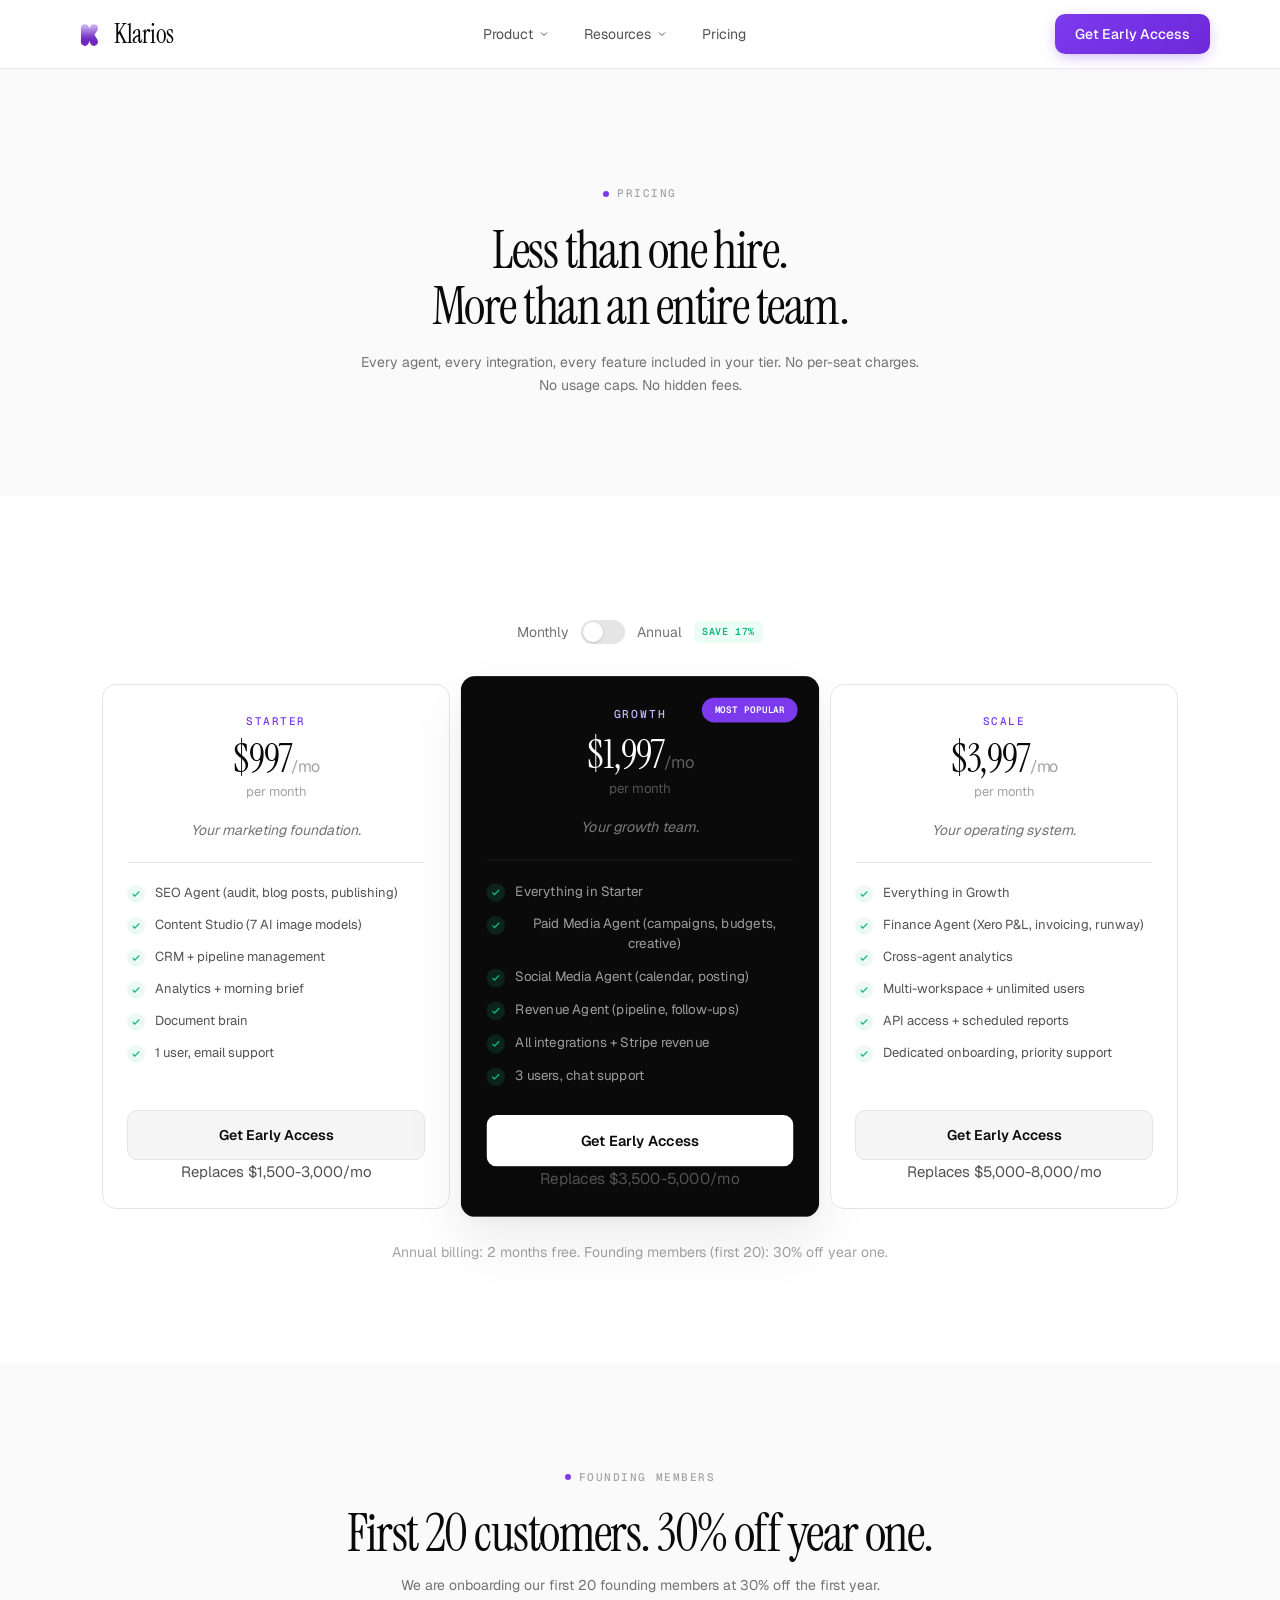
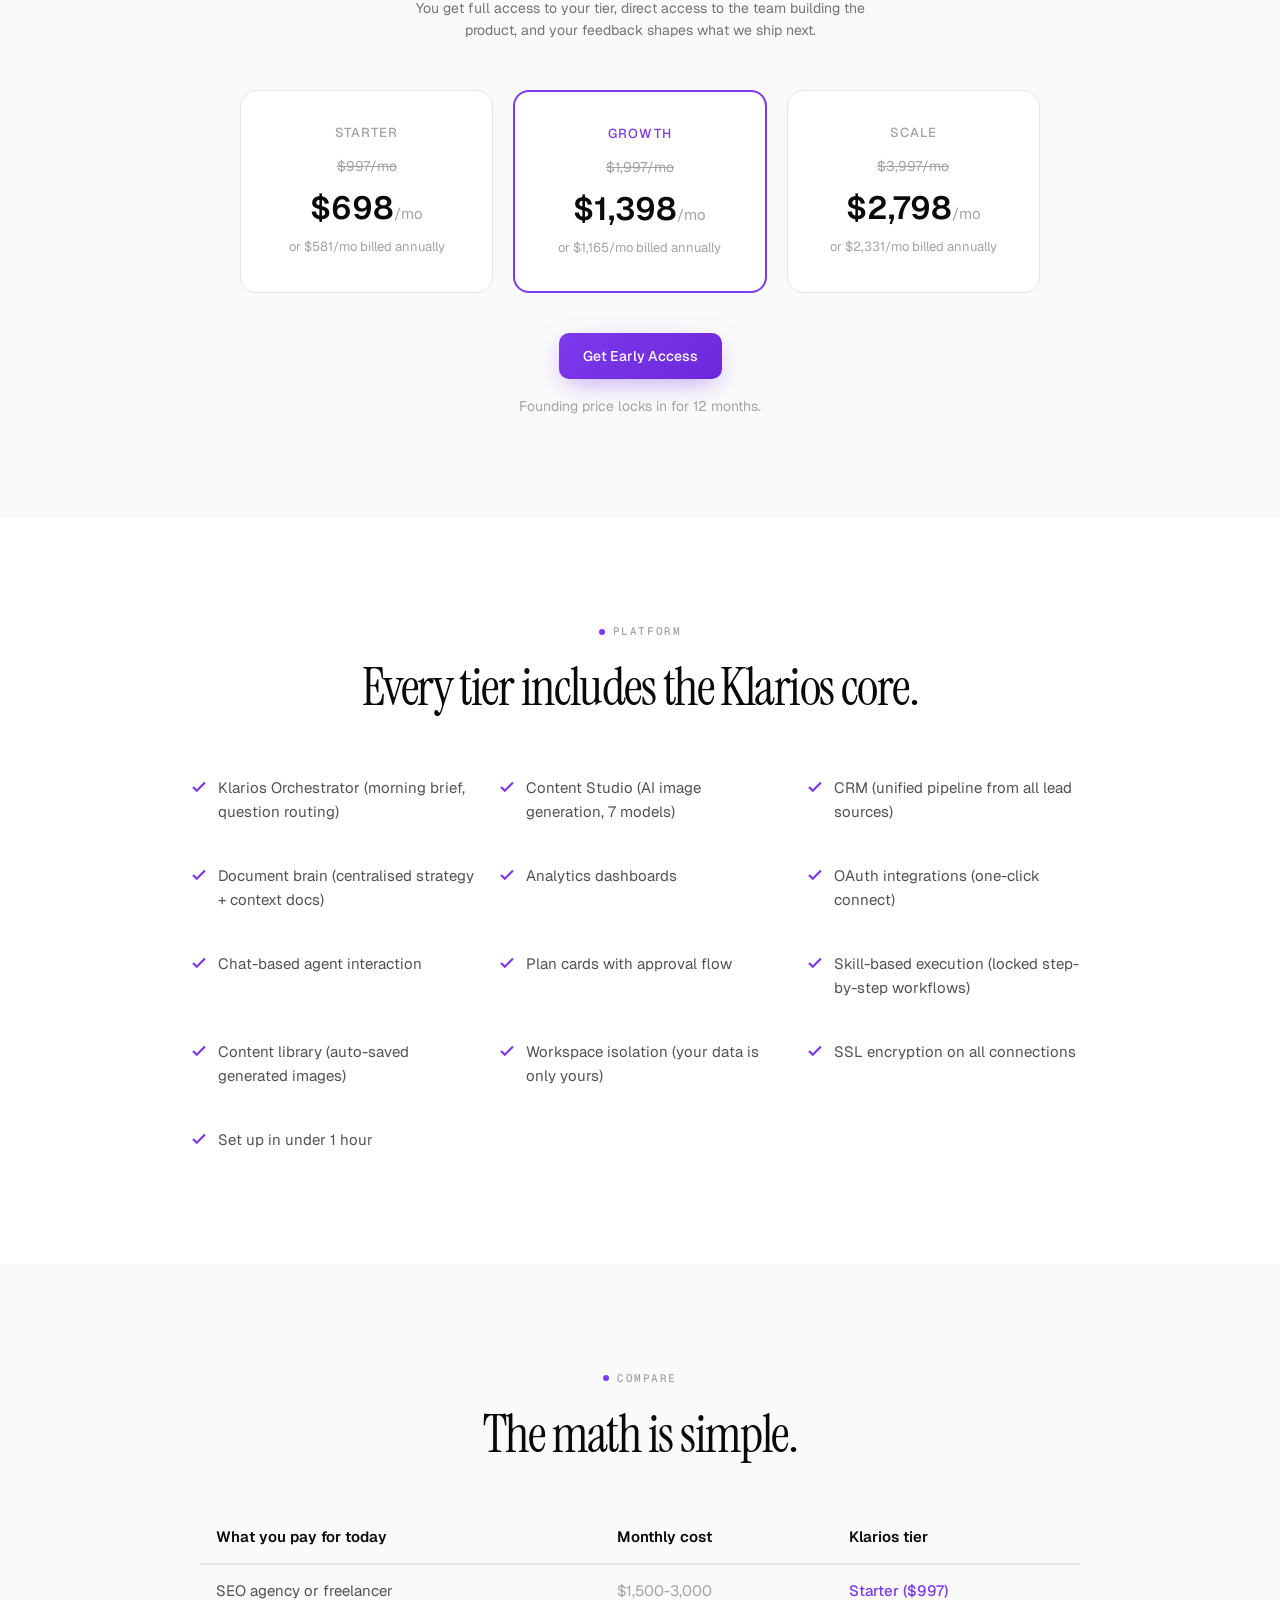
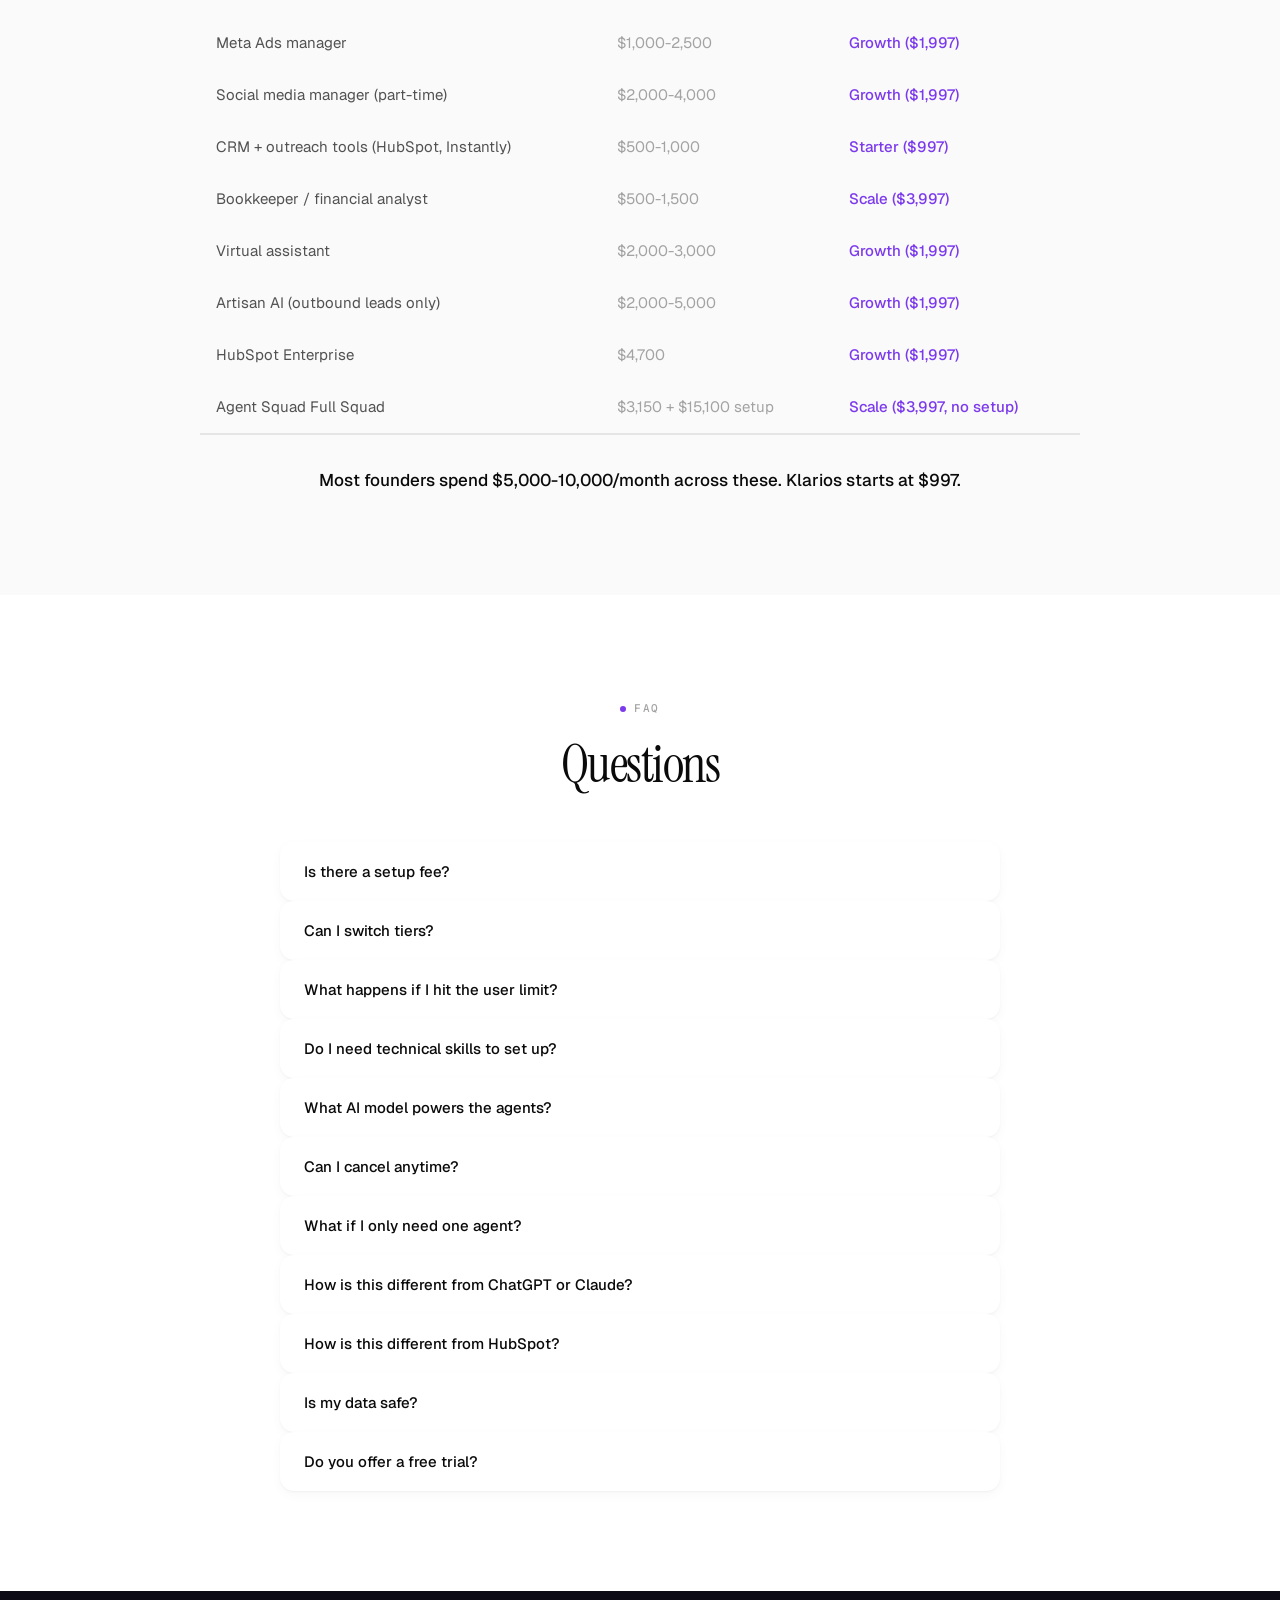
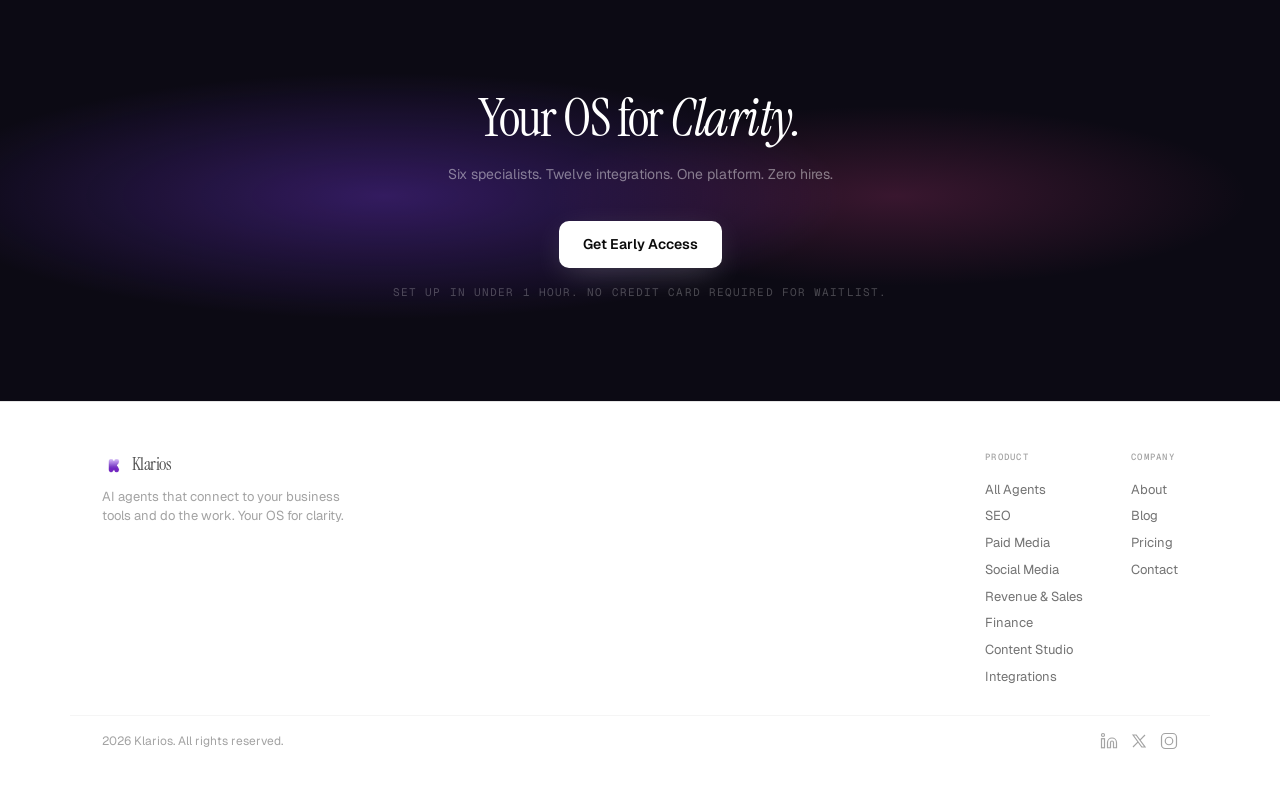
==== commit a3beb93c: "Unify favicon, logo, and Klarios branding across all 14 pages Added favicon-32, favicon-16, and appl" ====
--- a/pricing.html
+++ b/pricing.html
@@ -2,6 +2,9 @@
 <html lang="en">
 <head>
 <meta charset="utf-8">
+<link rel="icon" type="image/png" sizes="32x32" href="/favicon-32.png">
+<link rel="icon" type="image/png" sizes="16x16" href="/favicon-16.png">
+<link rel="apple-touch-icon" sizes="180x180" href="/apple-touch-icon.png">
 <meta name="viewport" content="width=device-width, initial-scale=1.0">
 <title>Klarios — Pricing</title>
 <meta name="description" content="Less than one hire. More than an entire team. AI agents for SEO, ads, sales, and finance from $997/mo. No per-seat charges. No hidden fees.">
@@ -21,8 +24,8 @@
 <header class="nav-wrap scrolled" id="navWrap">
 <nav class="nav">
   <a href="/" class="nav-brand">
-    <div class="nav-mark"></div>
-    <span class="nav-word">klarios</span>
+    <img src="/logo.png" alt="Klarios" class="nav-logo">
+    <span class="nav-word">Klarios</span>
   </a>
   <div class="nav-center">
     <div class="nav-dropdown">
@@ -322,7 +325,7 @@
 <!-- ====== FOOTER ====== -->
 <footer>
 <div class="footer-inner">
-  <div><div class="footer-brand"><div class="nav-mark" style="width:22px;height:22px;border-radius:6px"></div><span class="footer-word">klarios</span></div><p class="footer-desc">AI agents that connect to your business tools and do the work. Your OS for clarity.</p></div>
+  <div><div class="footer-brand"><img src="/logo.png" alt="Klarios" class="nav-logo" style="width:22px;height:22px"><span class="footer-word">Klarios</span></div><p class="footer-desc">AI agents that connect to your business tools and do the work. Your OS for clarity.</p></div>
   <div class="footer-col"><h4>Product</h4><a href="/product/agents">All Agents</a><a href="/product/seo">SEO</a><a href="/product/paid-media">Paid Media</a><a href="/product/social-media">Social Media</a><a href="/product/revenue-sales">Revenue & Sales</a><a href="/product/finance">Finance</a><a href="/product/content-studio">Content Studio</a><a href="/product/integrations">Integrations</a></div>
   <div class="footer-col"><h4>Company</h4><a href="/resources/about">About</a><a href="/resources/blog">Blog</a><a href="/pricing">Pricing</a><a href="mailto:hello@klarios.io">Contact</a></div>
 </div>
--- a/styles.css
+++ b/styles.css
@@ -10,7 +10,7 @@
 body {
   background:#fff; color:var(--body);
   font-family:var(--sans);
-  font-size:16px; line-height:1.6;
+  font-size:15px; line-height:1.6;
   -webkit-font-smoothing:antialiased;
   -moz-osx-font-smoothing:grayscale;
   overflow-x:hidden;
@@ -85,14 +85,9 @@
    LAYOUT
    ================================================================ */
 .container { max-width:1140px; margin:0 auto; padding:0 32px; }
-section { padding:160px 0; position:relative; }
-
-/* Dot grid texture on alternating sections */
-.dotgrid::before {
-  content:""; position:absolute; inset:0; pointer-events:none;
-  background-image:radial-gradient(circle, rgba(0,0,0,.04) 1px, transparent 1px);
-  background-size:24px 24px; z-index:0;
-}
+section { padding:100px 0; position:relative; }
+
+/* Dot grid texture — disabled for cleaner look */
 .dotgrid > * { position:relative; z-index:1; }
 
 /* ================================================================
@@ -114,33 +109,33 @@
 
 .section-title {
   font-family:var(--serif);
-  font-size:clamp(40px, 6vw, 64px);
-  line-height:1.05; letter-spacing:-0.03em;
+  font-size:clamp(36px, 5vw, 52px);
+  line-height:1.08; letter-spacing:-0.03em;
   color:var(--ink);
 }
 .section-sub {
-  font-size:18px; line-height:1.6;
-  color:var(--grey-500); max-width:520px;
-  margin-top:16px; font-weight:300;
+  font-size:14px; line-height:1.6;
+  color:var(--grey-500); max-width:480px;
+  margin-top:12px; font-weight:400;
 }
 .section-sub.center { margin-left:auto; margin-right:auto; }
 .text-center { text-align:center; }
 
 /* ================================================================
-   SCROLL REVEAL
+   SCROLL REVEAL — subtle, fast, SaaS-grade
    ================================================================ */
 [data-r] {
-  opacity:0; transform:translateY(32px);
-  transition:opacity .8s var(--ease), transform .8s var(--ease);
+  opacity:0; transform:translateY(12px);
+  transition:opacity .45s var(--ease), transform .45s var(--ease);
 }
 [data-r].vis { opacity:1; transform:none; }
-[data-r][data-d="1"] { transition-delay:.12s; }
-[data-r][data-d="2"] { transition-delay:.24s; }
-[data-r][data-d="3"] { transition-delay:.36s; }
-[data-r][data-d="4"] { transition-delay:.48s; }
-[data-r][data-d="5"] { transition-delay:.6s; }
-[data-r][data-d="6"] { transition-delay:.72s; }
-[data-r][data-d="7"] { transition-delay:.84s; }
+[data-r][data-d="1"] { transition-delay:.06s; }
+[data-r][data-d="2"] { transition-delay:.12s; }
+[data-r][data-d="3"] { transition-delay:.18s; }
+[data-r][data-d="4"] { transition-delay:.24s; }
+[data-r][data-d="5"] { transition-delay:.3s; }
+[data-r][data-d="6"] { transition-delay:.36s; }
+[data-r][data-d="7"] { transition-delay:.42s; }
 
 /* ================================================================
    NAVIGATION
@@ -161,7 +156,13 @@
   max-width:1140px; margin:0 auto;
   display:flex; align-items:center;
 }
-.nav-brand { display:flex; align-items:center; gap:10px; }
+.nav-brand { display:flex; align-items:center; gap:8px; }
+.nav-logo {
+  width:36px; height:36px; border-radius:8px;
+  object-fit:contain; display:block;
+}
+.nav-word { line-height:1; }
+/* Legacy nav-mark kept for subpages */
 .nav-mark {
   width:30px; height:30px; border-radius:9px;
   background:var(--gradient); position:relative;
@@ -173,7 +174,7 @@
   background:rgba(255,255,255,.7); transform:translate(-50%,-50%);
 }
 .nav-word {
-  font-family:var(--serif); font-size:22px; letter-spacing:-0.04em;
+  font-family:var(--serif); font-size:26px; letter-spacing:-0.01em;
 }
 .nav-wrap:not(.scrolled) .nav-word { color:#fff; }
 
@@ -197,7 +198,7 @@
   box-shadow:0 4px 16px -4px rgba(124,58,237,.5);
   transition:all .2s var(--ease);
 }
-.nav-cta:hover { transform:translateY(-1px); box-shadow:0 8px 24px -4px rgba(124,58,237,.55); }
+.nav-cta:hover { box-shadow:0 6px 20px -4px rgba(124,58,237,.45); }
 
 /* Dropdown trigger */
 .nav-dropdown { position:relative; }
@@ -259,17 +260,16 @@
 .hero {
   min-height:100vh; position:relative; overflow:hidden;
   display:flex; flex-direction:column; align-items:center; justify-content:center;
-  padding:160px 32px 120px; text-align:center;
+  padding:140px 32px 100px; text-align:center;
   background:#0c0a14;
 }
 .hero::before {
   content:""; position:absolute; inset:0;
   background:
-    radial-gradient(ellipse 80% 60% at 20% 40%, rgba(124,58,237,.45) 0%, transparent 60%),
-    radial-gradient(ellipse 60% 50% at 75% 25%, rgba(236,72,153,.25) 0%, transparent 55%),
-    radial-gradient(ellipse 50% 70% at 55% 75%, rgba(59,130,246,.18) 0%, transparent 50%),
-    radial-gradient(ellipse 40% 40% at 40% 20%, rgba(196,181,253,.2) 0%, transparent 50%);
-  animation:meshDrift 16s ease-in-out infinite alternate;
+    radial-gradient(ellipse 70% 50% at 25% 40%, rgba(124,58,237,.3) 0%, transparent 60%),
+    radial-gradient(ellipse 50% 40% at 70% 30%, rgba(196,181,253,.15) 0%, transparent 55%),
+    radial-gradient(ellipse 40% 50% at 50% 70%, rgba(59,130,246,.1) 0%, transparent 50%);
+  animation:meshDrift 20s ease-in-out infinite alternate;
 }
 .hero::after {
   content:""; position:absolute; inset:0; opacity:.2;
@@ -278,17 +278,17 @@
 }
 @keyframes meshDrift {
   0%   { filter:hue-rotate(0deg); transform:scale(1); }
-  100% { filter:hue-rotate(12deg); transform:scale(1.06); }
+  100% { filter:hue-rotate(8deg); transform:scale(1.03); }
 }
 .hero > * { position:relative; z-index:2; }
 
 .hero-pill {
-  display:inline-flex; align-items:center; gap:8px;
-  padding:7px 18px 7px 12px; border-radius:999px;
-  background:rgba(255,255,255,.06); border:1px solid rgba(255,255,255,.08);
-  font-family:var(--mono); font-size:11px; font-weight:500;
-  text-transform:uppercase; letter-spacing:.12em;
-  color:var(--violet-light); margin-bottom:32px;
+  display:inline-flex; align-items:center; gap:6px;
+  padding:5px 14px 5px 10px; border-radius:999px;
+  background:rgba(255,255,255,.04); border:1px solid rgba(255,255,255,.06);
+  font-family:var(--mono); font-size:10px; font-weight:500;
+  text-transform:uppercase; letter-spacing:.1em;
+  color:var(--violet-light); margin-bottom:28px;
   backdrop-filter:blur(12px);
 }
 .hero-pill .hp-dot {
@@ -301,18 +301,23 @@
 
 .hero h1 {
   font-family:var(--serif);
-  font-size:clamp(56px, 10vw, 108px);
+  font-size:clamp(48px, 8vw, 84px);
   line-height:.92; letter-spacing:-0.04em; color:#fff;
 }
-.hero h1 em { font-style:italic; color:var(--violet-light); }
+.hero h1 em {
+  font-style:italic;
+  background:linear-gradient(135deg, var(--violet-light) 0%, #e9d5ff 40%, #c4b5fd 100%);
+  -webkit-background-clip:text; background-clip:text;
+  -webkit-text-fill-color:transparent;
+}
 .hero-sub {
-  font-size:clamp(17px, 2.2vw, 20px); line-height:1.55;
-  color:rgba(255,255,255,.5); max-width:540px;
-  margin:24px auto 0; font-weight:300;
+  font-size:clamp(15px, 1.8vw, 17px); line-height:1.55;
+  color:rgba(255,255,255,.5); max-width:500px;
+  margin:20px auto 0; font-weight:300;
 }
 .hero-ctas {
-  display:flex; align-items:center; gap:14px;
-  justify-content:center; margin-top:40px;
+  display:flex; align-items:center; gap:12px;
+  justify-content:center; margin-top:32px;
 }
 .hero-meta {
   margin-top:20px; font-family:var(--mono); font-size:11px;
@@ -322,12 +327,12 @@
 
 /* Hero glass panel */
 .hero-glass {
-  margin-top:72px; width:100%; max-width:760px;
+  margin-top:56px; width:100%; max-width:720px;
   background:rgba(255,255,255,.04); border:1px solid rgba(255,255,255,.07);
-  border-radius:20px; backdrop-filter:blur(24px);
+  border-radius:16px; backdrop-filter:blur(24px);
   -webkit-backdrop-filter:blur(24px);
-  padding:24px 28px;
-  box-shadow:0 32px 80px -24px rgba(0,0,0,.4);
+  padding:18px 22px;
+  box-shadow:0 24px 64px -20px rgba(0,0,0,.4);
 }
 .hg-head {
   display:flex; align-items:center; justify-content:space-between;
@@ -347,14 +352,14 @@
 }
 .hg-rows { display:flex; flex-direction:column; gap:4px; }
 .hg-row {
-  display:flex; align-items:center; gap:12px;
-  padding:10px 14px; border-radius:10px;
+  display:flex; align-items:center; gap:10px;
+  padding:8px 12px; border-radius:8px;
   background:rgba(255,255,255,.03); transition:background .2s;
 }
 .hg-row:hover { background:rgba(255,255,255,.06); }
 .hg-dot { width:8px; height:8px; border-radius:50%; flex:none; }
-.hg-agent { font-size:13px; color:rgba(255,255,255,.75); font-weight:500; flex:1; }
-.hg-msg { font-size:12px; color:rgba(255,255,255,.35); flex:2; min-width:0; overflow:hidden; text-overflow:ellipsis; white-space:nowrap; }
+.hg-agent { font-size:12px; color:rgba(255,255,255,.75); font-weight:500; flex:1; }
+.hg-msg { font-size:11px; color:rgba(255,255,255,.35); flex:2; min-width:0; overflow:hidden; text-overflow:ellipsis; white-space:nowrap; }
 .hg-pill {
   font-family:var(--mono); font-size:8.5px; font-weight:600;
   text-transform:uppercase; letter-spacing:.08em;
@@ -369,29 +374,29 @@
    ================================================================ */
 .btn-primary {
   display:inline-flex; align-items:center; gap:8px;
-  padding:15px 30px; border-radius:14px;
+  padding:12px 24px; border-radius:10px;
   background:var(--gradient); color:#fff;
-  font-size:15px; font-weight:500;
+  font-size:14px; font-weight:500;
   box-shadow:0 8px 28px -8px rgba(124,58,237,.55);
   transition:all .3s var(--ease);
 }
-.btn-primary:hover { transform:translateY(-2px); box-shadow:0 12px 36px -8px rgba(124,58,237,.65); }
+.btn-primary:hover { box-shadow:0 8px 24px -6px rgba(124,58,237,.5); }
 
 .btn-white {
   display:inline-flex; align-items:center; gap:8px;
-  padding:15px 30px; border-radius:14px;
+  padding:12px 24px; border-radius:10px;
   background:#fff; color:var(--ink);
-  font-size:15px; font-weight:600;
+  font-size:14px; font-weight:600;
   box-shadow:0 8px 32px -8px rgba(255,255,255,.25);
   transition:all .3s var(--ease);
 }
-.btn-white:hover { transform:translateY(-2px); box-shadow:0 12px 40px -8px rgba(255,255,255,.35); }
+.btn-white:hover { box-shadow:0 8px 24px -6px rgba(255,255,255,.25); }
 
 .btn-ghost {
   display:inline-flex; align-items:center; gap:8px;
-  padding:15px 26px; border-radius:14px;
+  padding:12px 22px; border-radius:10px;
   background:rgba(255,255,255,.06); border:1px solid rgba(255,255,255,.12);
-  color:rgba(255,255,255,.8); font-size:15px; font-weight:400;
+  color:rgba(255,255,255,.8); font-size:14px; font-weight:400;
   backdrop-filter:blur(8px); transition:all .3s var(--ease);
 }
 .btn-ghost:hover { background:rgba(255,255,255,.12); color:#fff; }
@@ -412,28 +417,31 @@
 /* ================================================================
    CARDS
    ================================================================ */
+.agent-grid {
+  display:grid; grid-template-columns:repeat(3,1fr);
+  gap:16px; margin-top:56px; text-align:left;
+}
+@media (max-width:900px) { .agent-grid { grid-template-columns:1fr; } }
+
 .card {
-  background:#fff; border-radius:18px; padding:28px 24px;
-  box-shadow:var(--shadow-sm);
-  transition:all .5s var(--ease);
-}
-.card:hover {
-  transform:translateY(-6px);
-  box-shadow:var(--shadow-lg);
-}
+  background:#fff; border-radius:14px; padding:22px 20px;
+  border:1px solid var(--grey-200);
+  transition:all .4s var(--ease);
+}
+.card:hover { border-color:var(--grey-300); box-shadow:var(--shadow-sm); }
 .card-icon {
-  width:44px; height:44px; border-radius:12px;
+  width:36px; height:36px; border-radius:9px;
   background:var(--violet-50); color:var(--violet);
   display:flex; align-items:center; justify-content:center;
-  margin-bottom:20px; transition:background .3s var(--ease);
+  margin-bottom:14px; transition:background .3s var(--ease);
 }
 .card:hover .card-icon { background:var(--violet-100); }
-.card-icon svg { width:20px; height:20px; }
+.card-icon svg { width:16px; height:16px; }
 .card h3 {
-  font-family:var(--serif); font-size:24px;
+  font-family:var(--serif); font-size:20px;
   letter-spacing:-0.02em; line-height:1.1; color:var(--ink);
 }
-.card p { font-size:14px; color:var(--grey-500); margin-top:8px; line-height:1.55; }
+.card p { font-size:13px; color:var(--grey-500); margin-top:6px; line-height:1.5; }
 
 /* Card tag badges */
 .card-tag {
@@ -450,20 +458,20 @@
 /* Feature bullets (violet left-border accent) */
 .feature-bullets { display:flex; flex-direction:column; gap:8px; margin-top:18px; }
 .feature-bullet {
-  border-left:3px solid var(--violet);
-  padding-left:12px; font-size:13px; color:var(--grey-600);
+  border-left:2px solid var(--violet);
+  padding-left:10px; font-size:12px; color:var(--grey-600); line-height:1.5;
 }
 
 /* ================================================================
    THREE VALUE PILLARS
    ================================================================ */
-.pillars { display:grid; grid-template-columns:repeat(3,1fr); gap:16px; margin-top:56px; }
+.pillars { display:grid; grid-template-columns:repeat(3,1fr); gap:12px; margin-top:40px; }
 .pillar {
-  background:#fff; border-radius:18px; padding:32px 24px;
-  box-shadow:var(--shadow-sm);
-  transition:all .5s var(--ease);
-}
-.pillar:hover { transform:translateY(-4px); box-shadow:var(--shadow-lg); }
+  background:#fff; border-radius:14px; padding:24px 20px;
+  border:1px solid var(--grey-200);
+  transition:all .4s var(--ease);
+}
+.pillar:hover { border-color:var(--grey-300); box-shadow:var(--shadow-sm); }
 .pillar-icon {
   width:48px; height:48px; border-radius:12px;
   display:flex; align-items:center; justify-content:center;
@@ -474,54 +482,64 @@
 .pillar-icon.leads { background:var(--blue-bg); color:var(--blue); }
 .pillar-icon.profit { background:var(--green-bg); color:var(--green); }
 .pillar h3 {
-  font-family:var(--serif); font-size:26px;
+  font-family:var(--serif); font-size:22px;
   letter-spacing:-0.02em; color:var(--ink);
 }
-.pillar p { font-size:14px; color:var(--grey-500); margin-top:8px; line-height:1.6; }
+.pillar p { font-size:13px; color:var(--grey-500); margin-top:6px; line-height:1.55; }
+
+/* Pillar number variant (used on homepage) */
+.pillar-num {
+  font-family:var(--mono); font-size:11px; font-weight:500;
+  color:var(--violet); letter-spacing:.06em;
+  margin-bottom:14px;
+}
+
+/* Compact agent grid (3-col on homepage) */
+.agent-grid.compact { grid-template-columns:repeat(3,1fr); margin-top:36px; }
 
 /* ================================================================
    STEPS (how it works)
    ================================================================ */
-.steps { display:grid; grid-template-columns:repeat(3,1fr); gap:16px; margin-top:64px; }
+.steps { display:grid; grid-template-columns:repeat(3,1fr); gap:12px; margin-top:40px; }
 .step-card {
-  background:#fff; border-radius:18px; padding:32px 28px;
-  box-shadow:var(--shadow-sm);
+  background:#fff; border-radius:14px; padding:24px 22px;
+  border:1px solid var(--grey-200);
   position:relative; overflow:hidden;
-  transition:all .5s var(--ease);
+  transition:all .4s var(--ease);
   counter-increment:step;
 }
-.step-card:hover { transform:translateY(-6px); box-shadow:var(--shadow-lg); }
+.step-card:hover { border-color:var(--grey-300); box-shadow:var(--shadow-sm); }
 .step-card::before {
   content:counter(step, decimal-leading-zero);
-  font-family:var(--serif); font-size:100px; line-height:1;
-  color:var(--grey-100); position:absolute; top:-8px; right:12px;
+  font-family:var(--serif); font-size:72px; line-height:1;
+  color:var(--grey-100); position:absolute; top:-4px; right:10px;
   pointer-events:none; transition:color .3s var(--ease);
 }
 .step-card:hover::before { color:var(--violet-50); }
 .step-card h3 {
-  font-family:var(--serif); font-size:24px;
-  letter-spacing:-0.02em; margin-bottom:10px;
+  font-family:var(--serif); font-size:20px;
+  letter-spacing:-0.02em; margin-bottom:8px;
   position:relative; color:var(--ink);
 }
-.step-card p { font-size:14px; color:var(--grey-500); line-height:1.6; position:relative; }
+.step-card p { font-size:13px; color:var(--grey-500); line-height:1.55; position:relative; }
 
 /* ================================================================
    FEATURE SECTION (two-column: text + visual)
    ================================================================ */
 .feature-split {
   display:grid; grid-template-columns:1fr 1fr;
-  gap:48px; align-items:center;
+  gap:40px; align-items:center;
 }
 .feature-split.reverse { direction:rtl; }
 .feature-split.reverse > * { direction:ltr; }
 .feature-text .eyebrow { margin-bottom:12px; }
 .feature-text h2 {
   font-family:var(--serif);
-  font-size:clamp(32px, 4vw, 44px);
+  font-size:clamp(28px, 3.5vw, 36px);
   line-height:1.1; letter-spacing:-0.025em; color:var(--ink);
 }
-.feature-text p { font-size:15px; color:var(--grey-500); margin-top:12px; line-height:1.6; }
-.feature-text .feature-bullets { margin-top:20px; }
+.feature-text p { font-size:14px; color:var(--grey-500); margin-top:10px; line-height:1.55; }
+.feature-text .feature-bullets { margin-top:16px; }
 .feature-visual {
   background:var(--grey-50); border-radius:16px;
   padding:20px; min-height:300px;
@@ -622,13 +640,13 @@
   margin-left:auto; margin-right:auto;
 }
 .int-chip {
-  display:inline-flex; align-items:center; gap:8px;
-  padding:11px 20px; border-radius:12px;
-  background:#fff; font-size:14px; color:var(--ink); font-weight:500;
-  box-shadow:var(--shadow-sm);
-  transition:all .35s var(--ease);
-}
-.int-chip:hover { transform:translateY(-3px); box-shadow:var(--shadow-md); }
+  display:inline-flex; align-items:center; gap:6px;
+  padding:8px 14px; border-radius:8px;
+  background:#fff; font-size:13px; color:var(--ink); font-weight:500;
+  border:1px solid var(--grey-200);
+  transition:all .3s var(--ease);
+}
+.int-chip:hover { border-color:var(--grey-300); }
 .int-chip .ic-dot { width:7px; height:7px; border-radius:50%; }
 .int-chip .ic-dot.on { background:var(--green); box-shadow:0 0 6px var(--green); }
 .int-chip .ic-dot.off { background:var(--grey-300); }
@@ -636,75 +654,96 @@
 /* ================================================================
    PRICING
    ================================================================ */
-.pricing-grid { display:grid; grid-template-columns:repeat(3,1fr); gap:16px; margin-top:56px; }
+.pricing-grid {
+  display:grid; grid-template-columns:repeat(3,1fr); gap:16px;
+  margin-top:40px;
+}
 .price-card {
-  background:#fff; border-radius:20px;
-  padding:36px 28px; box-shadow:var(--shadow-sm);
-  position:relative; overflow:hidden;
-  transition:all .5s var(--ease);
+  background:#fff; border-radius:14px;
+  padding:28px 24px 24px; position:relative;
+  border:1px solid var(--grey-200);
+  transition:all .4s var(--ease);
   display:flex; flex-direction:column;
 }
-.price-card:hover { transform:translateY(-6px); box-shadow:var(--shadow-lg); }
+.price-card:hover {
+  border-color:var(--grey-300);
+  box-shadow:var(--shadow-sm);
+}
+
+/* Featured = dark card */
 .price-card.featured {
+  background:var(--ink); border-color:transparent;
   box-shadow:var(--shadow-lg);
-  border:2px solid var(--violet-light);
-}
-.price-card.featured::before {
-  content:""; position:absolute; top:0; left:0; right:0; height:3px;
-  background:var(--gradient);
-}
+  transform:scale(1.03);
+}
+.price-card.featured:hover {
+  box-shadow:var(--shadow-lg);
+}
+
 .price-badge {
-  position:absolute; top:16px; right:16px;
+  position:absolute; top:20px; right:20px;
   font-family:var(--mono); font-size:9px; font-weight:600;
   text-transform:uppercase; letter-spacing:.08em;
-  padding:4px 10px; border-radius:6px;
-  background:var(--violet-50); color:var(--violet);
+  padding:5px 12px; border-radius:20px;
+  background:var(--violet); color:#fff;
 }
 .price-tier {
   font-family:var(--mono); font-size:11px; font-weight:500;
   text-transform:uppercase; letter-spacing:.14em;
-  color:var(--grey-400);
-}
+  color:var(--violet);
+}
+.price-card.featured .price-tier { color:var(--violet-light); }
 .price-amount {
-  font-family:var(--serif); font-size:48px;
+  font-family:var(--serif); font-size:40px;
   letter-spacing:-0.03em; line-height:1; color:var(--ink);
   margin-top:8px;
 }
-.price-amount span { font-size:18px; color:var(--grey-400); font-family:var(--sans); }
-.price-period { font-size:14px; color:var(--grey-500); margin-top:4px; }
+.price-card.featured .price-amount { color:#fff; }
+.price-amount span { font-size:16px; color:var(--grey-400); font-family:var(--sans); font-weight:400; }
+.price-card.featured .price-amount span { color:rgba(255,255,255,.35); }
+.price-period { font-size:13px; color:var(--grey-400); margin-top:4px; }
+.price-card.featured .price-period { color:rgba(255,255,255,.3); }
 .price-tagline {
-  font-size:15px; color:var(--grey-500); margin-top:12px;
+  font-size:14px; color:var(--grey-500); margin-top:16px;
   padding-bottom:20px; border-bottom:1px solid var(--grey-200);
-}
+  font-style:italic;
+}
+.price-card.featured .price-tagline { color:rgba(255,255,255,.45); border-color:rgba(255,255,255,.08); }
 .price-features {
-  margin-top:20px; display:flex; flex-direction:column; gap:10px;
+  margin-top:20px; display:flex; flex-direction:column; gap:12px;
   flex:1;
 }
 .price-feat {
   display:flex; align-items:flex-start; gap:10px;
-  font-size:14px; color:var(--grey-600);
-}
+  font-size:13px; color:var(--grey-600); line-height:1.5;
+}
+.price-card.featured .price-feat { color:rgba(255,255,255,.6); }
 .pf-check {
   width:18px; height:18px; border-radius:50%;
-  background:rgba(16,185,129,.1); color:var(--green);
+  background:rgba(16,185,129,.08); color:var(--green);
   display:flex; align-items:center; justify-content:center; flex:none;
   margin-top:2px;
 }
 .pf-check svg { width:10px; height:10px; }
 .price-cta {
-  display:block; width:100%; margin-top:24px;
-  padding:14px; border-radius:12px;
-  background:var(--gradient); color:#fff;
-  font-size:15px; font-weight:500; text-align:center;
-  box-shadow:0 8px 28px -8px rgba(124,58,237,.5);
-  transition:all .3s var(--ease);
-}
-.price-cta:hover { transform:translateY(-2px); box-shadow:0 12px 36px -8px rgba(124,58,237,.6); }
-.price-replaces {
-  margin-top:16px; font-size:12px; color:var(--grey-400);
-  text-align:center; font-family:var(--mono);
-  text-transform:uppercase; letter-spacing:.06em;
-}
+  display:block; width:100%; margin-top:28px;
+  padding:13px; border-radius:10px;
+  background:var(--grey-100); color:var(--ink);
+  font-size:14px; font-weight:600; text-align:center;
+  transition:all .25s var(--ease);
+  border:1px solid var(--grey-200);
+}
+.price-cta:hover {
+  background:var(--grey-200);
+}
+.price-card.featured .price-cta {
+  background:#fff; color:var(--ink); border-color:transparent;
+  box-shadow:0 4px 16px -4px rgba(0,0,0,.2);
+}
+.price-card.featured .price-cta:hover {
+  box-shadow:0 6px 16px -4px rgba(0,0,0,.2);
+}
+.price-card.featured .pf-check { background:rgba(16,185,129,.15); }
 
 /* Billing toggle */
 .billing-toggle {
@@ -766,7 +805,7 @@
    ================================================================ */
 .cta-section {
   background:#0c0a14; text-align:center;
-  padding:140px 0; position:relative; overflow:hidden;
+  padding:100px 0; position:relative; overflow:hidden;
 }
 .cta-section::before {
   content:""; position:absolute; inset:0;
@@ -781,12 +820,106 @@
   font-size:clamp(40px, 7vw, 72px);
   line-height:1; letter-spacing:-0.035em; color:#fff;
 }
+.cta-section .section-title { color:#fff; }
 .cta-section .section-sub { color:rgba(255,255,255,.45); margin:16px auto 0; }
 .cta-section .btn-white { margin-top:36px; }
 .cta-sub-text {
   margin-top:16px; font-family:var(--mono); font-size:11px;
   text-transform:uppercase; letter-spacing:.1em;
   color:rgba(255,255,255,.25);
+}
+
+/* CTA section — two-column: text left, form right */
+.cta-inner {
+  display:grid; grid-template-columns:1fr 1fr; gap:64px;
+  align-items:center; text-align:left;
+}
+.cta-text h2 {
+  font-family:var(--serif);
+  font-size:clamp(36px, 5vw, 52px);
+  line-height:1.05; letter-spacing:-0.03em; color:#fff;
+}
+.cta-text p {
+  font-size:16px; color:rgba(255,255,255,.45);
+  margin-top:16px; line-height:1.6; max-width:400px;
+}
+.cta-checks {
+  margin-top:24px; display:flex; flex-direction:column; gap:10px;
+}
+.cta-checks li {
+  display:flex; align-items:center; gap:10px;
+  font-size:14px; color:rgba(255,255,255,.55);
+}
+.cta-checks svg { color:var(--green); flex:none; }
+
+/* Form card — solid white on dark, Stripe style */
+.cta-form {
+  background:#fff !important;
+  border-radius:16px !important;
+  padding:36px 32px !important;
+  box-shadow:0 24px 56px -12px rgba(0,0,0,.3) !important;
+}
+.cf-group { margin-bottom:18px !important; }
+.cf-group label {
+  display:block !important; font-size:13px !important; font-weight:600 !important;
+  color:#111 !important; margin-bottom:7px !important;
+  font-family:var(--sans) !important;
+}
+.cf-group label span { font-weight:400 !important; color:#999 !important; }
+.cf-group input,
+.cf-group select {
+  width:100% !important; padding:12px 14px !important; border-radius:8px !important;
+  background:#f7f7f7 !important;
+  border:1px solid #e0e0e0 !important;
+  color:#111 !important; font-family:var(--sans) !important; font-size:14px !important;
+  transition:all .2s ease !important; outline:none !important;
+  -webkit-appearance:none !important; appearance:none !important;
+  box-sizing:border-box !important;
+}
+.cf-group input::placeholder { color:#aaa !important; }
+.cf-group input:focus,
+.cf-group select:focus {
+  border-color:var(--violet) !important;
+  background:#fff !important;
+  box-shadow:0 0 0 3px rgba(124,58,237,.12) !important;
+}
+.cf-group select { cursor:pointer !important; }
+.cf-group select option { background:#fff !important; color:#111 !important; }
+.cf-row { display:grid !important; grid-template-columns:1fr 1fr !important; gap:12px !important; }
+.cf-row .cf-group { margin-bottom:18px !important; }
+
+.cta-form button[type="submit"] {
+  width:100% !important; padding:14px !important; border-radius:10px !important; border:none !important;
+  background:var(--gradient) !important; color:#fff !important;
+  font-family:var(--sans) !important; font-size:15px !important; font-weight:600 !important;
+  cursor:pointer !important; transition:all .25s ease !important;
+  box-shadow:0 8px 24px -6px rgba(124,58,237,.4) !important;
+}
+.cta-form button[type="submit"]:hover {
+  transform:translateY(-2px) !important;
+  box-shadow:0 12px 32px -6px rgba(124,58,237,.5) !important;
+}
+.cta-form button[type="submit"]:disabled { opacity:.5 !important; cursor:not-allowed !important; transform:none !important; }
+
+.cta-success { text-align:center; padding:40px 0; }
+.cs-icon {
+  width:56px; height:56px; border-radius:50%;
+  background:rgba(16,185,129,.12); border:1px solid rgba(16,185,129,.25);
+  display:flex; align-items:center; justify-content:center;
+  margin:0 auto; animation:checkPop .5s var(--ease) both;
+}
+.cta-success h3 { font-family:var(--serif); font-size:28px; color:#fff; margin-top:16px; }
+.cta-success p { font-size:14px; color:rgba(255,255,255,.4); margin-top:6px; }
+@keyframes checkPop { from { transform:scale(0); opacity:0; } to { transform:scale(1); opacity:1; } }
+
+@media (max-width:900px) {
+  .cta-inner { grid-template-columns:1fr; gap:40px; text-align:center; }
+  .cta-text p { margin-left:auto; margin-right:auto; }
+  .cta-checks { align-items:center; }
+}
+@media (max-width:640px) {
+  .cf-row { grid-template-columns:1fr; }
+  .cta-form { padding:24px 20px; }
 }
 
 /* ================================================================
@@ -877,6 +1010,36 @@
 .conn-badge .ic-dot { width:6px; height:6px; border-radius:50%; background:var(--green); }
 
 /* ================================================================
+   LEGAL PAGES (Privacy, Terms)
+   ================================================================ */
+.legal-content { max-width:680px; }
+.legal-content h2 {
+  font-family:var(--serif); font-size:22px;
+  letter-spacing:-0.02em; color:var(--ink);
+  margin-top:36px; margin-bottom:10px;
+}
+.legal-content h2:first-child { margin-top:0; }
+.legal-content h3 {
+  font-size:14px; font-weight:600; color:var(--ink);
+  margin-top:20px; margin-bottom:6px;
+}
+.legal-content p {
+  font-size:14px; line-height:1.65; color:var(--grey-600);
+  margin-bottom:10px;
+}
+.legal-content ul {
+  margin:0 0 12px 0; padding-left:20px;
+  list-style:disc;
+}
+.legal-content li {
+  font-size:14px; line-height:1.6; color:var(--grey-600);
+  margin-bottom:4px;
+}
+.legal-content a { color:var(--violet); text-decoration:underline; }
+.legal-content a:hover { color:var(--violet-deep); }
+.legal-content strong { color:var(--ink); font-weight:500; }
+
+/* ================================================================
    ABOUT PAGE
    ================================================================ */
 .about-story { font-size:17px; line-height:1.7; color:var(--body); max-width:640px; }
@@ -913,14 +1076,302 @@
 .blog-card-meta { font-size:12px; color:var(--grey-400); margin-top:10px; }
 
 /* ================================================================
+   MOBILE MENU
+   ================================================================ */
+.mobile-menu {
+  position:fixed; top:0; left:0; right:0; bottom:0;
+  background:rgba(255,255,255,.96); backdrop-filter:blur(20px);
+  -webkit-backdrop-filter:blur(20px);
+  z-index:99; display:flex; align-items:center; justify-content:center;
+  opacity:0; pointer-events:none;
+  transition:opacity .3s var(--ease);
+}
+.mobile-menu.open { opacity:1; pointer-events:auto; }
+.mm-inner { display:flex; flex-direction:column; align-items:center; gap:4px; }
+.mm-link {
+  font-size:18px; font-weight:400; color:var(--grey-600);
+  padding:10px 24px; border-radius:12px;
+  transition:all .2s var(--ease);
+}
+.mm-link:hover { background:var(--grey-100); color:var(--ink); }
+.mm-divider { width:40px; height:1px; background:var(--grey-200); margin:8px 0; }
+.mm-cta {
+  margin-top:8px; padding:13px 28px; border-radius:12px;
+  background:var(--gradient); color:#fff;
+  font-size:15px; font-weight:500;
+  box-shadow:0 4px 16px -4px rgba(124,58,237,.5);
+}
+
+/* ================================================================
+   APP MOCKUP CARDS (light theme, product-like)
+   ================================================================ */
+.app-mockup {
+  background:#fff; border:1px solid var(--grey-200);
+  border-radius:14px; padding:16px;
+  box-shadow:var(--shadow-sm);
+  transition:all .4s var(--ease);
+}
+.app-mockup:hover {
+  box-shadow:var(--shadow-md); border-color:var(--grey-300);
+}
+
+/* Header */
+.am-head {
+  display:flex; align-items:center; justify-content:space-between;
+  margin-bottom:10px; padding-bottom:8px;
+  border-bottom:1px solid var(--grey-200);
+}
+.am-title { font-size:12px; font-weight:600; color:var(--ink); }
+.am-badge {
+  font-family:var(--mono); font-size:9px; font-weight:600;
+  text-transform:uppercase; letter-spacing:.06em;
+  padding:3px 9px; border-radius:5px;
+  display:flex; align-items:center; gap:5px;
+}
+.am-badge-green { background:var(--green-bg); color:var(--green); }
+.am-badge-violet { background:var(--violet-50); color:var(--violet); }
+
+/* Shared elements */
+.am-dot {
+  width:7px; height:7px; border-radius:50%; flex:none;
+}
+.am-up { color:var(--green); font-weight:600; }
+.am-down { color:var(--red); font-weight:600; }
+.am-warn { color:var(--amber); font-weight:600; }
+
+/* ---- Chart wrap ---- */
+.am-chart-wrap {
+  background:var(--grey-50); border:1px solid var(--grey-200);
+  border-radius:8px; padding:10px 12px; margin-bottom:8px;
+}
+.am-chart-header {
+  display:flex; align-items:center; justify-content:space-between;
+  margin-bottom:8px;
+}
+.am-chart-label { font-size:11px; font-weight:600; color:var(--ink); }
+.am-chart-val { font-family:var(--mono); font-size:10px; color:var(--grey-500); }
+.am-chart-val .am-up { font-size:10px; }
+.am-chart-svg { height:56px; position:relative; }
+.am-chart-svg svg { width:100%; height:100%; display:block; }
+.am-chart-footer {
+  display:flex; align-items:center; justify-content:space-between;
+  margin-top:8px; padding-top:8px; border-top:1px solid var(--grey-200);
+}
+
+/* Chart animations */
+.chart-line-anim {
+  stroke-dasharray:800; stroke-dashoffset:800;
+  stroke-linecap:round;
+}
+.app-mockup.animated .chart-line-anim {
+  animation:drawLine 1.2s var(--ease) forwards;
+}
+.chart-fill-anim { opacity:0; }
+.app-mockup.animated .chart-fill-anim {
+  animation:fadeInChart .6s .4s var(--ease) forwards;
+}
+.chart-dot-anim { opacity:0; }
+.app-mockup.animated .chart-dot-anim {
+  animation:fadeInChart .3s .7s var(--ease) forwards;
+}
+@keyframes drawLine { to { stroke-dashoffset:0; } }
+@keyframes fadeInChart { to { opacity:1; } }
+
+/* ---- Rankings table ---- */
+.am-table { display:flex; flex-direction:column; gap:4px; }
+.am-row {
+  display:flex; align-items:center; justify-content:space-between;
+  padding:7px 10px; background:var(--grey-50);
+  border:1px solid var(--grey-200); border-radius:6px;
+  transition:border-color .15s;
+}
+.am-row:hover { border-color:var(--grey-300); }
+.am-row-left { display:flex; align-items:center; gap:8px; }
+.am-row-right { display:flex; align-items:center; gap:10px; }
+.am-kw { font-size:12px; font-weight:500; color:var(--ink); }
+.am-imp { font-family:var(--mono); font-size:9px; color:var(--grey-400); margin-top:1px; }
+.am-pos {
+  font-family:var(--serif); font-size:16px;
+  color:var(--ink); letter-spacing:-0.02em;
+}
+.am-change {
+  font-family:var(--mono); font-size:10px; font-weight:600;
+}
+
+/* ---- Metrics row ---- */
+.am-metrics {
+  display:grid; grid-template-columns:repeat(3,1fr);
+  gap:6px; margin-bottom:8px;
+}
+.am-metric {
+  background:var(--grey-50); border:1px solid var(--grey-200);
+  border-radius:8px; padding:10px;
+}
+.am-metric-label {
+  font-family:var(--mono); font-size:9px; font-weight:500;
+  text-transform:uppercase; letter-spacing:.06em;
+  color:var(--grey-400); margin-bottom:4px;
+}
+.am-metric-val {
+  font-family:var(--serif); font-size:18px;
+  line-height:1; color:var(--ink); letter-spacing:-0.02em;
+  margin-bottom:2px;
+}
+.am-metric-delta {
+  font-family:var(--mono); font-size:9px; font-weight:600;
+}
+
+/* ---- Campaign rows ---- */
+.am-campaigns { display:flex; flex-direction:column; gap:4px; }
+.am-camp-row {
+  display:flex; align-items:center; gap:8px;
+  padding:7px 10px; background:var(--grey-50);
+  border:1px solid var(--grey-200); border-radius:6px;
+  transition:border-color .15s;
+}
+.am-camp-row:hover { border-color:var(--grey-300); }
+.am-camp-name { font-size:12px; font-weight:500; color:var(--ink); flex:1; }
+.am-camp-stat { font-family:var(--mono); font-size:10px; color:var(--grey-500); }
+.am-camp-badge {
+  font-family:var(--mono); font-size:8px; font-weight:700;
+  text-transform:uppercase; letter-spacing:.05em;
+  padding:2px 7px; border-radius:4px;
+}
+.am-camp-strong { background:var(--green-bg); color:#059669; }
+.am-camp-scaling { background:var(--blue-bg); color:#2563EB; }
+.am-camp-watch { background:var(--amber-bg); color:#D97706; }
+
+/* ---- Content Studio models ---- */
+.am-models {
+  display:flex; gap:4px; margin-bottom:12px; flex-wrap:wrap;
+}
+.am-model {
+  font-family:var(--mono); font-size:9px; font-weight:600;
+  text-transform:uppercase; letter-spacing:.04em;
+  padding:5px 10px; border-radius:6px;
+  background:var(--grey-50); border:1px solid var(--grey-200);
+  color:var(--grey-500); transition:all .15s;
+}
+.am-model.active {
+  background:var(--violet-50); border-color:rgba(124,58,237,.2);
+  color:var(--violet);
+}
+
+/* Asset grid */
+.am-asset-grid {
+  display:grid; grid-template-columns:1fr 1fr; gap:8px;
+  margin-bottom:12px;
+}
+.am-asset {
+  aspect-ratio:1; border-radius:10px; position:relative;
+  overflow:hidden; border:1px solid var(--grey-200);
+}
+.am-asset:nth-child(2),
+.am-asset:nth-child(4) { aspect-ratio:9/12; }
+.am-asset-bg {
+  position:absolute; inset:0;
+  background:linear-gradient(
+    135deg,
+    hsl(var(--hue,270) 40% 85%) 0%,
+    hsl(var(--hue,270) 50% 70%) 50%,
+    hsl(var(--hue,270) 45% 55%) 100%
+  );
+}
+.am-asset-label {
+  position:absolute; bottom:6px; left:6px;
+  font-family:var(--mono); font-size:8px; font-weight:600;
+  text-transform:uppercase; letter-spacing:.06em;
+  padding:2px 6px; border-radius:4px;
+  background:rgba(255,255,255,.85); color:var(--grey-600);
+}
+.am-generating {
+  background:var(--grey-50); display:flex;
+  align-items:center; justify-content:center;
+}
+.am-generating .am-asset-label {
+  position:static; margin-top:8px;
+}
+.am-asset-spinner {
+  width:20px; height:20px;
+  border:2px solid var(--grey-200);
+  border-top-color:var(--violet);
+  border-radius:50%;
+  animation:spin 1s linear infinite;
+}
+@keyframes spin { to { transform:rotate(360deg); } }
+
+/* Schedule row */
+.am-schedule {
+  background:var(--grey-50); border:1px solid var(--grey-200);
+  border-radius:10px; padding:12px;
+}
+.am-sched-head {
+  display:flex; align-items:center; justify-content:space-between;
+  margin-bottom:8px;
+}
+.am-sched-title { font-size:11px; font-weight:600; color:var(--ink); }
+.am-sched-sub { font-family:var(--mono); font-size:9px; color:var(--grey-400); }
+.am-sched-days { display:flex; gap:4px; }
+.am-day {
+  flex:1; text-align:center; padding:6px 0;
+  font-family:var(--mono); font-size:10px; font-weight:500;
+  color:var(--grey-400); background:#fff;
+  border:1px solid var(--grey-200); border-radius:6px;
+}
+.am-day.filled {
+  background:var(--violet-50); border-color:rgba(124,58,237,.2);
+  color:var(--violet);
+}
+
+/* ---- Pipeline columns ---- */
+.am-pipeline {
+  display:grid; grid-template-columns:repeat(4,1fr);
+  gap:6px;
+}
+.am-pipe-header {
+  display:flex; align-items:center; justify-content:space-between;
+  margin-bottom:6px;
+}
+.am-pipe-label {
+  font-family:var(--mono); font-size:9px; font-weight:500;
+  text-transform:uppercase; letter-spacing:.06em;
+  color:var(--grey-400);
+}
+.am-pipe-count {
+  font-family:var(--mono); font-size:9px; font-weight:600;
+  color:var(--grey-500); background:var(--grey-100);
+  padding:1px 5px; border-radius:3px;
+}
+.am-pipe-card {
+  background:var(--grey-50); border:1px solid var(--grey-200);
+  border-radius:6px; padding:6px 8px; margin-bottom:3px;
+  transition:border-color .15s;
+}
+.am-pipe-card:hover { border-color:var(--grey-300); }
+.am-pipe-card.highlight { border-color:rgba(124,58,237,.2); background:var(--violet-50); }
+.am-pipe-card.won { border-color:rgba(16,185,129,.2); background:var(--green-bg); }
+.am-pc-name { font-size:11px; font-weight:600; color:var(--ink); }
+.am-pc-val { font-family:var(--mono); font-size:10px; color:var(--grey-500); margin-top:1px; }
+.am-pc-source {
+  font-family:var(--mono); font-size:8px; font-weight:500;
+  text-transform:uppercase; letter-spacing:.04em;
+  color:var(--grey-400); margin-top:2px;
+}
+.am-pc-action {
+  font-size:9px; color:var(--violet); font-weight:500;
+  margin-top:3px; font-style:italic;
+}
+
+/* ================================================================
    RESPONSIVE
    ================================================================ */
 @media (max-width:1100px) {
-  .pricing-grid { grid-template-columns:1fr; max-width:480px; margin-left:auto; margin-right:auto; }
-  .price-card.featured { order:-1; }
+  .pricing-grid { grid-template-columns:1fr; max-width:420px; margin-left:auto; margin-right:auto; }
+  .price-card.featured { order:-1; transform:none; }
+  .price-card.featured:hover { transform:translateY(-4px); }
 }
 @media (max-width:900px) {
-  section { padding:120px 0; }
+  section { padding:80px 0; }
   .pillars { grid-template-columns:1fr; }
   .steps { grid-template-columns:1fr; }
   .feature-split { grid-template-columns:1fr; gap:32px; }
@@ -931,15 +1382,19 @@
   .hero-glass { display:none; }
   .nav-center { display:none; }
   .nav-hamburger { display:flex; }
+  .nav-cta { display:none; }
   .mega-cols { grid-template-columns:1fr; }
   .nav-mega.wide { width:320px; }
   .savings-callout { flex-direction:column; text-align:center; }
   .footer-inner { grid-template-columns:1fr; gap:32px; }
+  .agent-grid.compact { grid-template-columns:1fr; }
+  .am-pipeline { grid-template-columns:repeat(2,1fr); }
+  .am-metrics { grid-template-columns:1fr; }
 }
 @media (max-width:640px) {
-  .container { padding:0 20px; }
-  section { padding:100px 0; }
-  .hero { padding:140px 20px 100px; }
+  .container { padding:0 16px; }
+  section { padding:64px 0; }
+  .hero { padding:120px 16px 80px; }
   .hero-ctas { flex-direction:column; width:100%; }
   .hero-ctas > * { width:100%; text-align:center; justify-content:center; }
   .blog-grid { grid-template-columns:1fr; }
